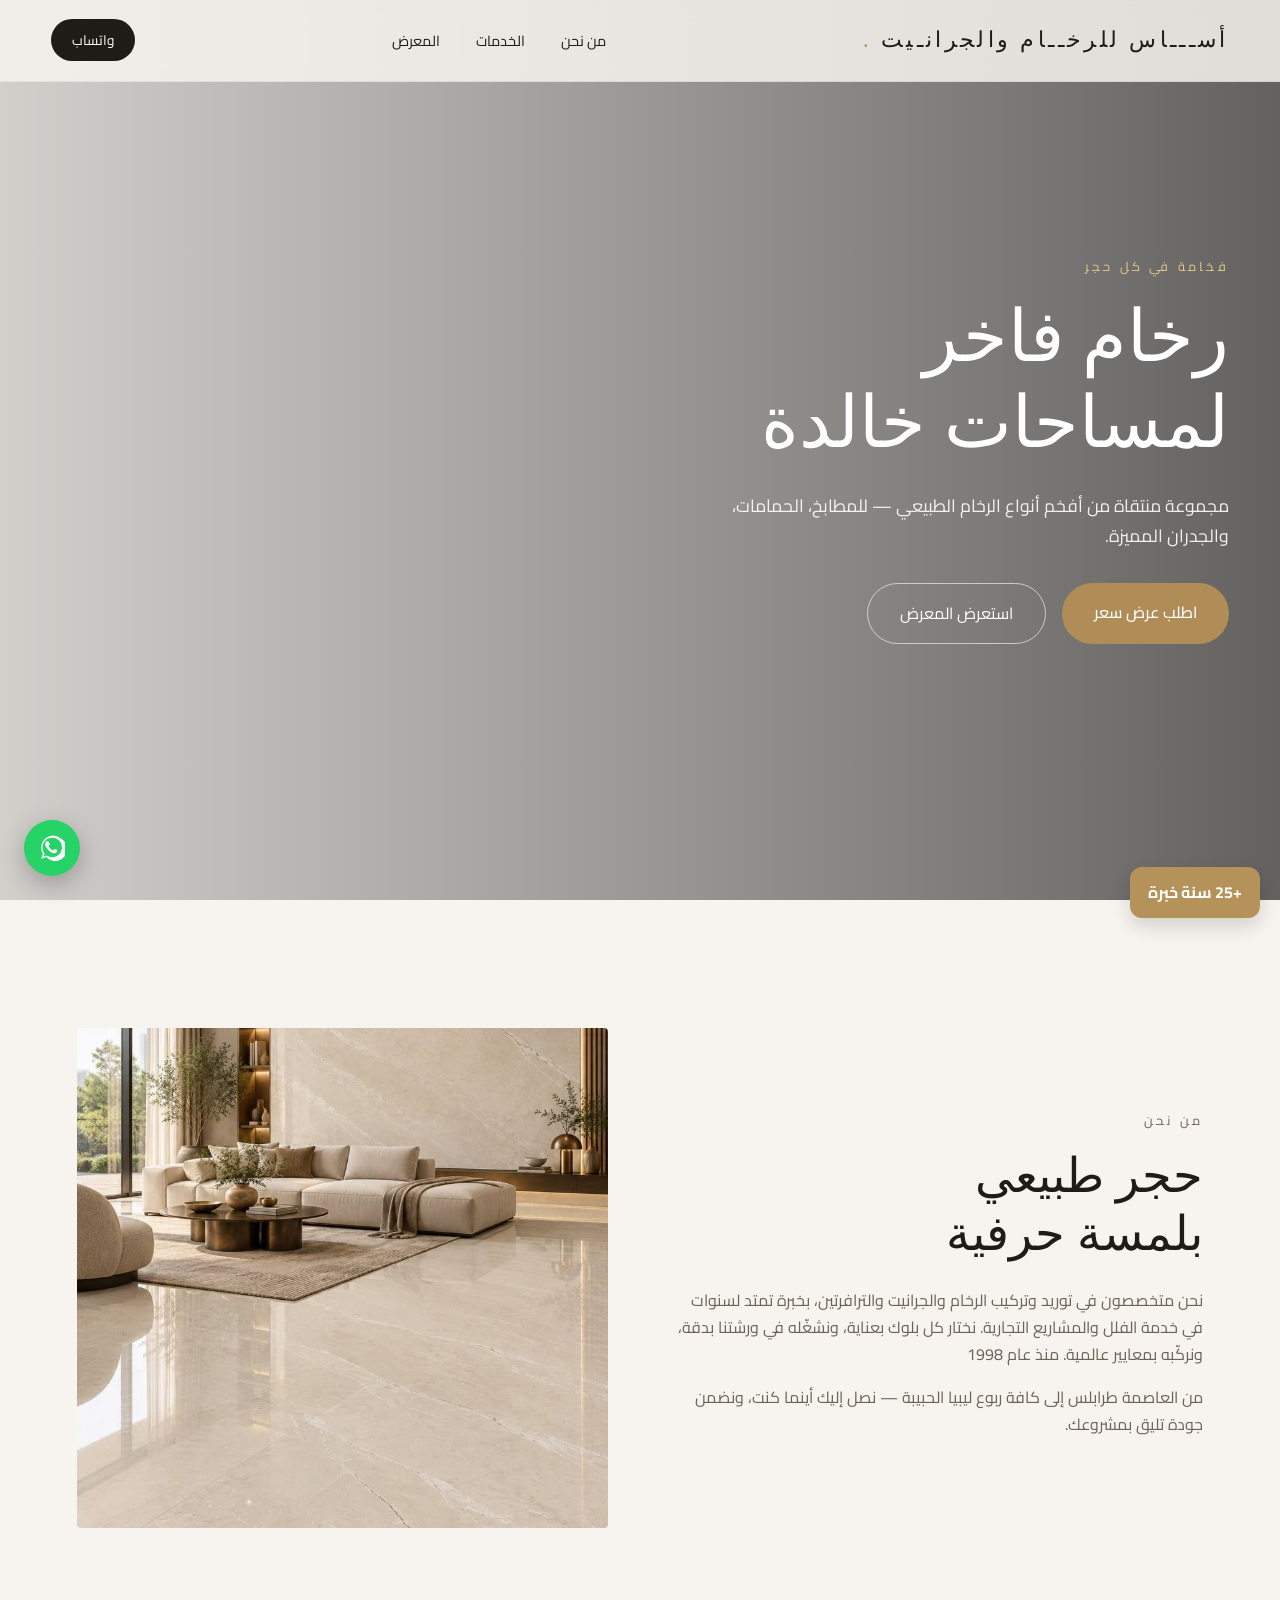
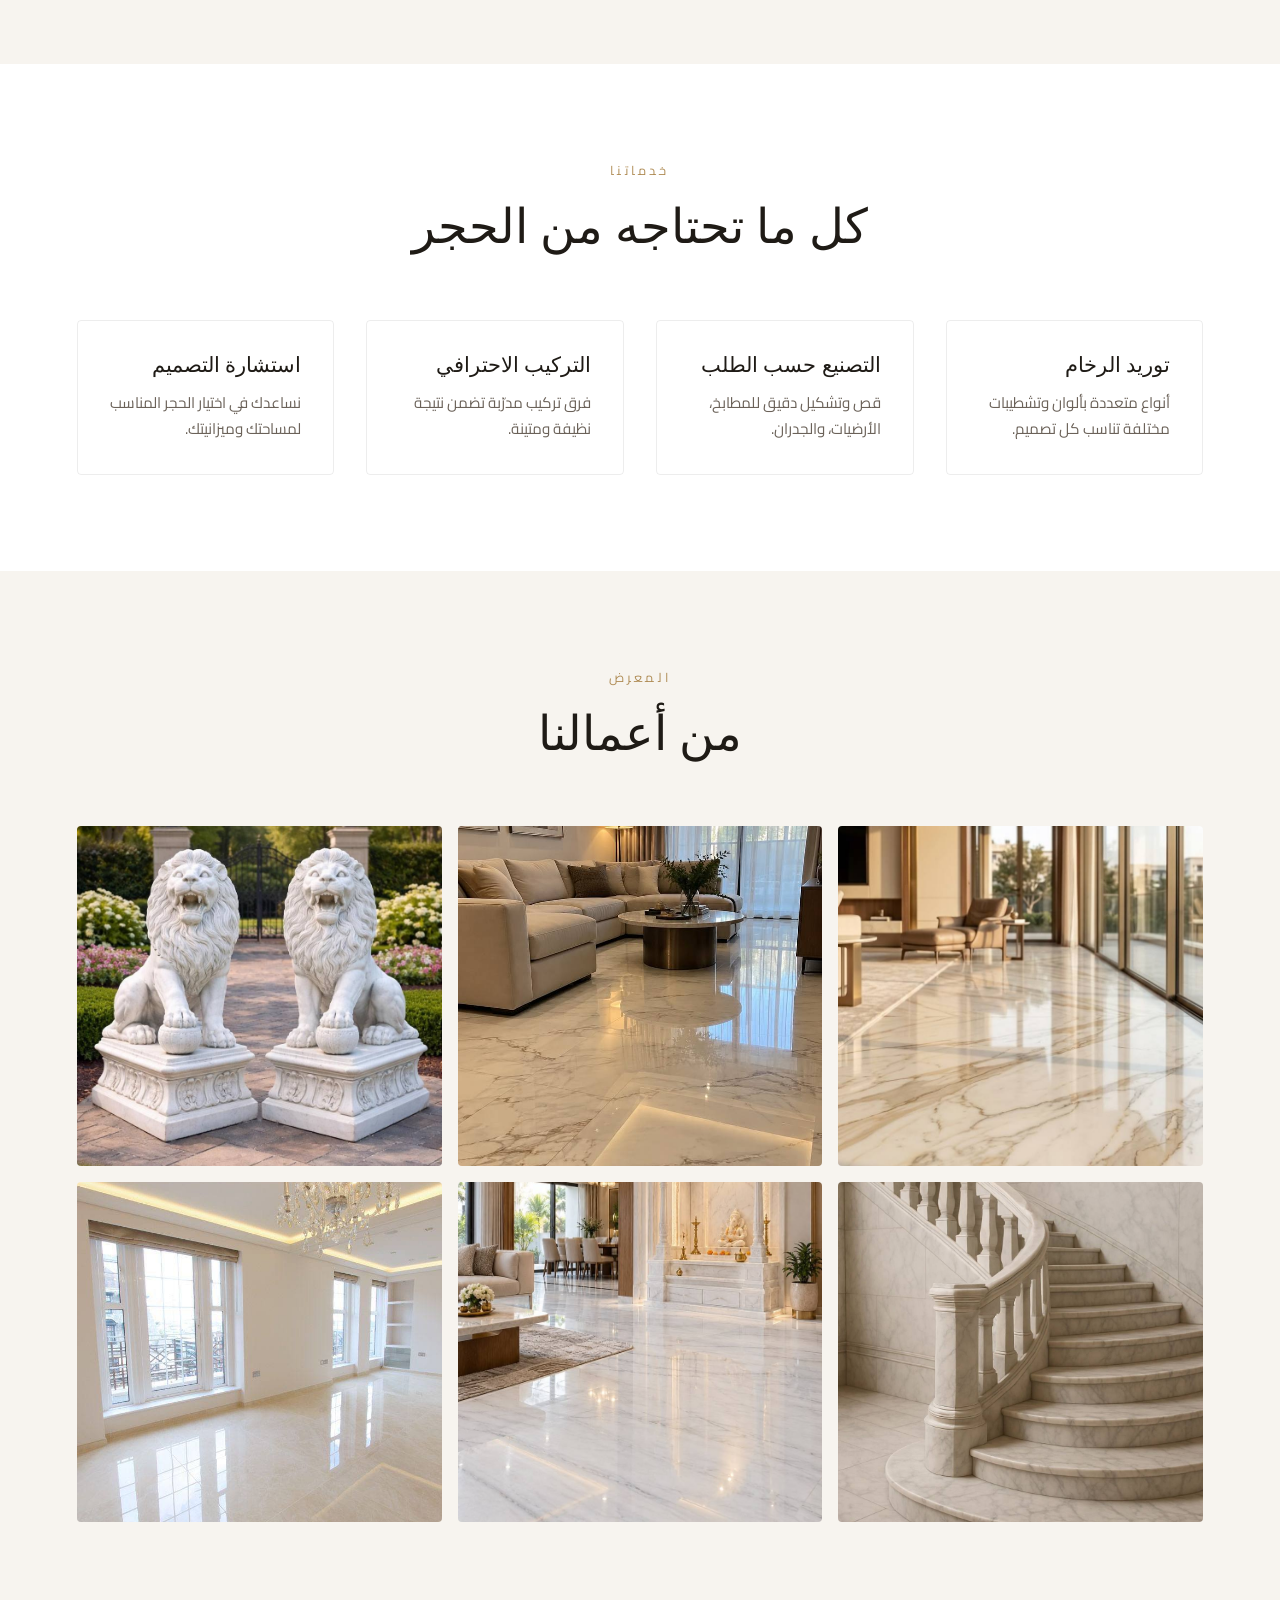
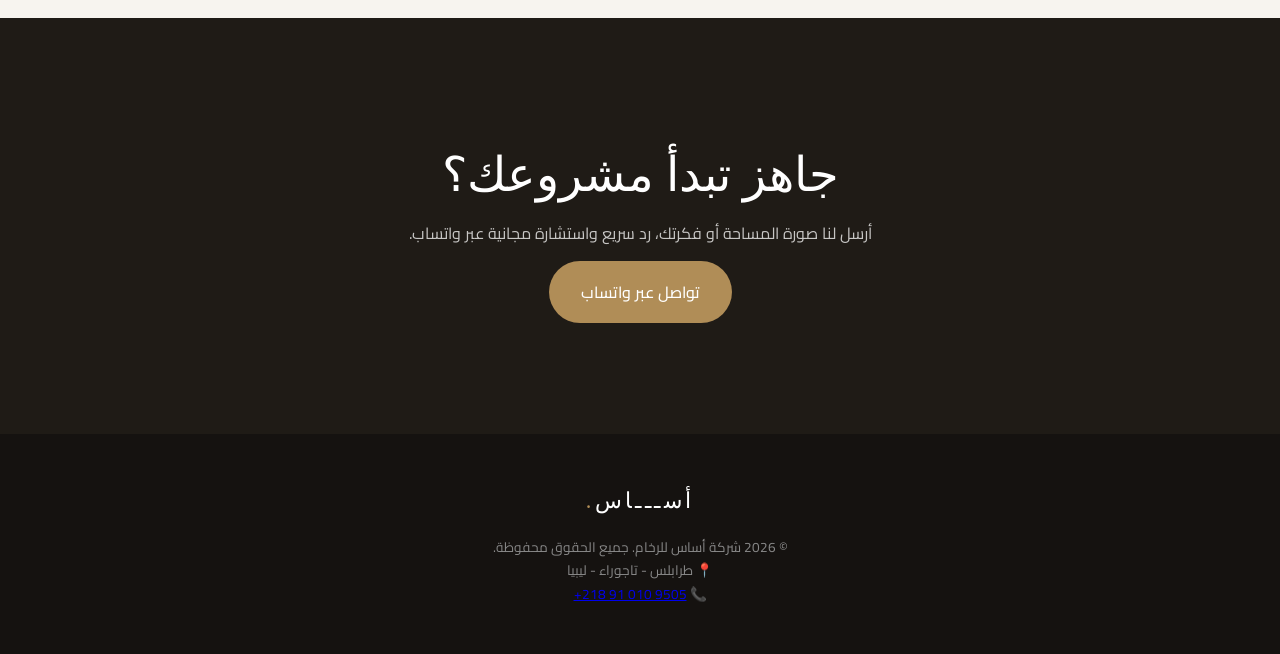
==== index.html @ 911cfdf4 "create index.html" ====
<!DOCTYPE html>
<html lang="ar" dir="rtl">
<head>
  <meta charset="UTF-8" />
  <meta name="viewport" content="width=device-width, initial-scale=1.0" />
  <title>أساس للرخام والجرانيت | توريد وتركيب الرخام في ليبيا</title>
  <link rel="preconnect" href="https://fonts.googleapis.com">
<meta name="description" content="شركة أساس للرخام والجرانيت. توريد وتركيب الرخام الطبيعي والجرانيت في ليبيا بأعلى معايير الجودة والخبرة منذ 1998.">  
<link rel="preconnect" href="https://fonts.gstatic.com" crossorigin>
<link href="https://fonts.googleapis.com/css2?family=Cairo:wght@300;400;500;600;700;800&display=swap" rel="stylesheet">
  <link rel="stylesheet" href="marbcss.css" />
</head>
<body>

  <!-- ===== NAVBAR ===== -->
  <header class="nav">
    <div class="logo">أســـاس للرخــام والجرانـيت <span>.</span></div>
    <nav>
      <a href="#about">من نحن</a>
      <a href="#services">الخدمات</a>
      <a href="#gallery">المعرض</a>
    </nav>
    <a href="https://wa.me/218910109505" class="btn-wa" target="_blank">واتساب</a>
  </header>

  <!-- ===== HERO ===== -->
  <section class="hero">
    <div class="hero-overlay"></div>
    <div class="hero-content">
      <p class="eyebrow">فخامة في كل حجر</p>
      <h1>رخام فاخر<br>لمساحات خالدة</h1>
      <p class="sub">مجموعة منتقاة من أفخم أنواع الرخام الطبيعي — للمطابخ، الحمامات، والجدران المميزة.</p>
      <div class="hero-actions">
        <a href="https://wa.me/218910109505" class="btn-primary" target="_blank">اطلب عرض سعر</a>
        <a href="#gallery" class="btn-ghost">استعرض المعرض</a>
      </div>
    </div>
  </section>

  <!-- ===== ABOUT ===== -->
  <section id="about" class="about">
    <div class="about-text">
      <p class="eyebrow">من نحن</p>
      <h2>حجر طبيعي<br>بلمسة حرفية</h2>
      <p>
        نحن متخصصون في توريد وتركيب الرخام والجرانيت والترافرتين، بخبرة تمتد لسنوات
        في خدمة الفلل والمشاريع التجارية. نختار كل بلوك بعناية، ونشغّله في ورشتنا
        بدقة، ونركّبه بمعايير عالمية.
         منذ عام 1998 
      </p> 
      <div class="experience-badge">
    +25 سنة خبرة
</div>
      <p>
        من العاصمة طرابلس إلى كافة ربوع ليبيا الحبيبة  — نصل إليك أينما كنت، ونضمن جودة تليق بمشروعك.
      </p>
    </div>
    <div class="about-img">
      <img src="marble1.jpg" alt="ورشة رخام" />
    </div>
  </section>
  <!-- ===== SERVICES ===== -->
  <section id="services" class="services">
   
    <p class="eyebrow center">خدماتنا</p>
    <h2 class="center">كل ما تحتاجه من الحجر</h2>
    <div class="grid">
      <div class="card">
        <h3>توريد الرخام</h3>
        <p>أنواع متعددة بألوان وتشطيبات مختلفة تناسب كل تصميم.</p>
      </div>
      <div class="card">
        <h3>التصنيع حسب الطلب</h3>
        <p>قص وتشكيل دقيق للمطابخ، الأرضيات، والجدران.</p>
      </div>
      <div class="card">
        <h3>التركيب الاحترافي</h3>
        <p>فرق تركيب مدرّبة تضمن نتيجة نظيفة ومتينة.</p>
      </div>
      <div class="card">
        <h3>استشارة التصميم</h3>
        <p>نساعدك في اختيار الحجر المناسب لمساحتك وميزانيتك.</p>
      </div>
      
    </div>
    
  </section>

  <!-- ===== GALLERY ===== -->
  <section id="gallery" class="gallery">
    <p class="eyebrow center">المعرض</p>
    <h2 class="center">من أعمالنا</h2>
    <div class="gallery-grid">
      <img src="marble2.jpg" alt="" loading="lazy" >
      <img src="marble3.jpg" alt="أرضية رخام طبيعي" loading="lazy">
       <img src="marble4.jpg" alt="" loading="lazy" >
      <img src="marble5.jpg" alt="" loading="lazy" >
      <img src="marble11.jpg" alt="" loading="lazy" >
      <img src="marble12.jpg" alt="" loading="lazy" >
    </div>
  </section>

  <!-- ===== CTA / WHATSAPP ===== -->
  <section class="cta">
    <h2>جاهز تبدأ مشروعك؟</h2>
    <p>أرسل لنا صورة المساحة أو فكرتك، رد سريع واستشارة مجانية عبر واتساب.</p>
    <a href="https://wa.me/218910109505" class="btn-primary" target="_blank">تواصل عبر واتساب</a>
  </section>

  <!-- ===== FOOTER ===== -->
  <footer>
    <div class="logo"> أســـاس<span>.</span></div>
    <p>© <span id="year"></span> شركة أساس للرخام. جميع الحقوق محفوظة.</p>
  
  <p>📍 طرابلس - تاجوراء - ليبيا</p>
  <p>📞 <a href="tel:+218910109505" dir="ltr">+218 91 010 9505</a></p>  </footer>



  <!-- زر واتساب عائم -->
  <a href="https://wa.me/218910109505" class="wa-float" target="_blank" aria-label="واتساب">
    <svg viewBox="0 0 24 24" width="26" height="26" fill="currentColor">
      <path d="M20.5 3.5A11 11 0 0 0 3.6 17.3L2 22l4.8-1.6A11 11 0 1 0 20.5 3.5Zm-8.5 17a9 9 0 0 1-4.6-1.3l-.3-.2-2.8.9.9-2.7-.2-.3A9 9 0 1 1 12 20.5Zm5-6.7c-.3-.1-1.6-.8-1.9-.9s-.5-.1-.7.1-.8.9-1 1.1-.4.2-.7 0a7.3 7.3 0 0 1-2.2-1.4 8 8 0 0 1-1.5-1.9c-.2-.3 0-.5.1-.6l.5-.6c.2-.2.2-.3.3-.5s0-.4 0-.6-.7-1.7-1-2.3-.5-.5-.7-.5h-.6a1.2 1.2 0 0 0-.8.4 3.4 3.4 0 0 0-1.1 2.6 6 6 0 0 0 1.3 3.2 13 13 0 0 0 5 4.4c2.2.9 2.2.6 2.6.6a3 3 0 0 0 2-1.4 2.5 2.5 0 0 0 .2-1.4c-.1-.1-.3-.2-.6-.3Z"/>
    </svg>
  </a>

   <!-- ===== Lightbox ===== -->
  <div class="lightbox" id="lightbox">
    <button class="lightbox-close" id="lightbox-close" aria-label="إغلاق">✕</button>
    <img src="" alt="" id="lightbox-img">
  </div>

  <script src="marbjs.js"></script>
</body>
</html>
---- marbcss.css ----
:root{
  --bg:#f7f4ef;
  --ink:#1f1b16;
  --gold:#b08d57;
  --muted:#6b6259;
}

*{margin:0;padding:0;box-sizing:border-box}

body{

    font-family: "Cairo", sans-serif;
  background:var(--bg);
  color:var(--ink);
  line-height:1.7;
}

h1,h2,h3{
  font-family:'Playfair Display',serif;
  font-weight:500;
  line-height:1.2;
}

.eyebrow{
  font-size:.8rem;
  letter-spacing:.25em;
  text-transform:uppercase;
  color:var(--gold);
  margin-bottom:1rem;
}
.center{text-align:center}

/* ===== NAV ===== */
.nav{
  position:fixed;top:0;left:0;right:0;
  display:flex;align-items:center;justify-content:space-between;
  padding:1.2rem 4vw;
  z-index:100;
  background:rgba(247,244,239,.85);
  backdrop-filter:blur(10px);
  border-bottom:1px solid rgba(0,0,0,.05);
}
.logo{font-family:'Playfair Display',serif;font-size:1.4rem;letter-spacing:.15em}
.logo span{color:var(--gold)}
.nav nav a{
  margin:0 1rem;color:var(--ink);text-decoration:none;font-size:.9rem;
}
.nav nav a:hover{color:var(--gold)}

.btn-wa{
  background:var(--ink);color:#fff;
  padding:.6rem 1.3rem;border-radius:40px;
  text-decoration:none;font-size:.85rem;
  transition:.3s;
}
.btn-wa:hover{background:var(--gold)}

/* ===== HERO ===== */
.hero{
  position:relative;
  min-height:100vh;
  display:flex;align-items:center;
  background:url('assets/hero.jpg') center/cover no-repeat;
  color:#fff;
}
.hero-overlay{
  position:absolute;inset:0;
  background:linear-gradient(to right,rgba(0,0,0,.15),rgba(0,0,0,.6));
}
.hero-content{
  position:relative;z-index:2;
  max-width:700px;
  padding:0 4vw;
}
.hero-content .eyebrow{color:#e6c98d}
.hero h1{
  font-size:clamp(2.5rem,6vw,4.5rem);
  margin-bottom:1.5rem;
}
.hero .sub{
  font-size:1.1rem;opacity:.9;max-width:520px;margin-bottom:2rem;
}
.hero-actions{display:flex;gap:1rem;flex-wrap:wrap}
.btn-primary{
  background:var(--gold);color:#fff;
  padding:1rem 2rem;border-radius:40px;
  text-decoration:none;font-weight:500;
  transition:.3s;
}
.btn-primary:hover{background:#9a7a48}
.btn-ghost{
  border:1px solid rgba(255,255,255,.6);color:#fff;
  padding:1rem 2rem;border-radius:40px;
  text-decoration:none;transition:.3s;
}
.btn-ghost:hover{background:rgba(255,255,255,.15)}

/* ===== ABOUT ===== */
.about{
  display:grid;grid-template-columns:1fr 1fr;
  gap:4rem;align-items:center;
  padding:8rem 6vw;
}
.about h2{font-size:clamp(2rem,4vw,3rem);margin-bottom:1.5rem}
.about p{color:var(--muted);margin-bottom:1rem}
.about-img img{
  width:100%;height:500px;object-fit:cover;
  border-radius:4px;
}

/* ===== SERVICES ===== */
.services{padding:6rem 6vw;background:#fff}
.services h2{font-size:clamp(2rem,4vw,3rem);margin-bottom:4rem}
.grid{
  display:grid;grid-template-columns:repeat(auto-fit,minmax(240px,1fr));
  gap:2rem;max-width:1200px;margin:0 auto;
}
.card{
  padding:2rem;
  border:1px solid rgba(0,0,0,.07);
  border-radius:4px;
  transition:.3s;
}
.card:hover{border-color:var(--gold);transform:translateY(-4px)}
.card h3{margin-bottom:.8rem;font-size:1.3rem}
.card p{color:var(--muted);font-size:.95rem}

/* ===== GALLERY ===== */
.gallery{padding:6rem 6vw}
.gallery h2{font-size:clamp(2rem,4vw,3rem);margin-bottom:4rem}
.gallery-grid{
  display:grid;grid-template-columns:repeat(3,1fr);
  gap:1rem;max-width:1300px;margin:0 auto;
}
.gallery-grid img{
  width:100%;height:340px;object-fit:cover;
  border-radius:4px;transition:.4s;
}
.gallery-grid img:hover{transform:scale(1.03);opacity:.9}

/* ===== CTA ===== */
.cta{
  text-align:center;padding:8rem 6vw;
  background:var(--ink);color:#fff;
}
.cta h2{font-size:clamp(2rem,4vw,3rem);margin-bottom:1rem}
.cta p{opacity:.75;margin-bottom:2rem}

/* ===== FOOTER ===== */
footer{
  padding:3rem 6vw;text-align:center;
  background:#151210;color:#888;font-size:.85rem;
}
footer .logo{color:#fff;margin-bottom:1rem}

/* ===== WHATSAPP FLOAT ===== */
.wa-float{
  position:fixed;bottom:24px;left:24px;z-index:200;
  background:#25D366;color:#fff;
  width:56px;height:56px;border-radius:50%;
  display:flex;align-items:center;justify-content:center;
  box-shadow:0 8px 24px rgba(0,0,0,.25);
  transition:.3s;
}
wa-float:hover{transform:scale(1.1)}

/* ===== RESPONSIVE ===== */
@media(max-width:860px){
  .nav nav{display:none}
  .about{grid-template-columns:1fr;padding:5rem 6vw}
  .about-img img{height:320px}
  .gallery-grid{grid-template-columns:1fr 1fr}
  .gallery-grid img{height:200px}
}
@media(max-width:520px){
  .gallery-grid{grid-template-columns:1fr}
  .hero-actions{flex-direction:column;align-items:flex-start}
}
 /* ===== Lightbox ===== */
    .lightbox{
      display:none;
      position:fixed;
      inset:0;
      background:rgba(0,0,0,.88);
      z-index:999;
      align-items:center;
      justify-content:center;
      padding:20px;
      animation:lbFade .25s ease;
    }
    .lightbox.active{ display:flex; }
    @keyframes lbFade{ from{opacity:0;} to{opacity:1;} }
    .lightbox img{
      max-width:92vw;
      max-height:88vh;
      width:auto;
      height:auto;
      border-radius:12px;
      box-shadow:0 20px 60px rgba(0,0,0,.6);
      animation:lbZoom .3s ease;
    }
    @keyframes lbZoom{
      from{ transform:scale(.85); opacity:0; }
      to{ transform:scale(1); opacity:1; }
    }
    .lightbox-close{
      position:absolute;
      top:18px;
      right:22px;
      width:44px;
      height:44px;
      border-radius:50%;
      background:rgba(255,255,255,.15);
      color:#fff;
      font-size:1.6rem;
      line-height:1;
      border:none;
      cursor:pointer;
      display:flex;
      align-items:center;
      justify-content:center;
      transition:background .25s ease;
    }
    .lightbox-close:hover{ background:rgba(255,255,255,.3); }
 .experience-badge{
    background:#b5925a;
    color:white;
    padding:12px 18px;
    border-radius:12px;
    font-weight:700;
    display:inline-block;
}
  .about-img{position:relative}
  .experience-badge{position:absolute;bottom:-18px;right:20px;box-shadow:0 8px 20px rgba(0,0,0,.15)}
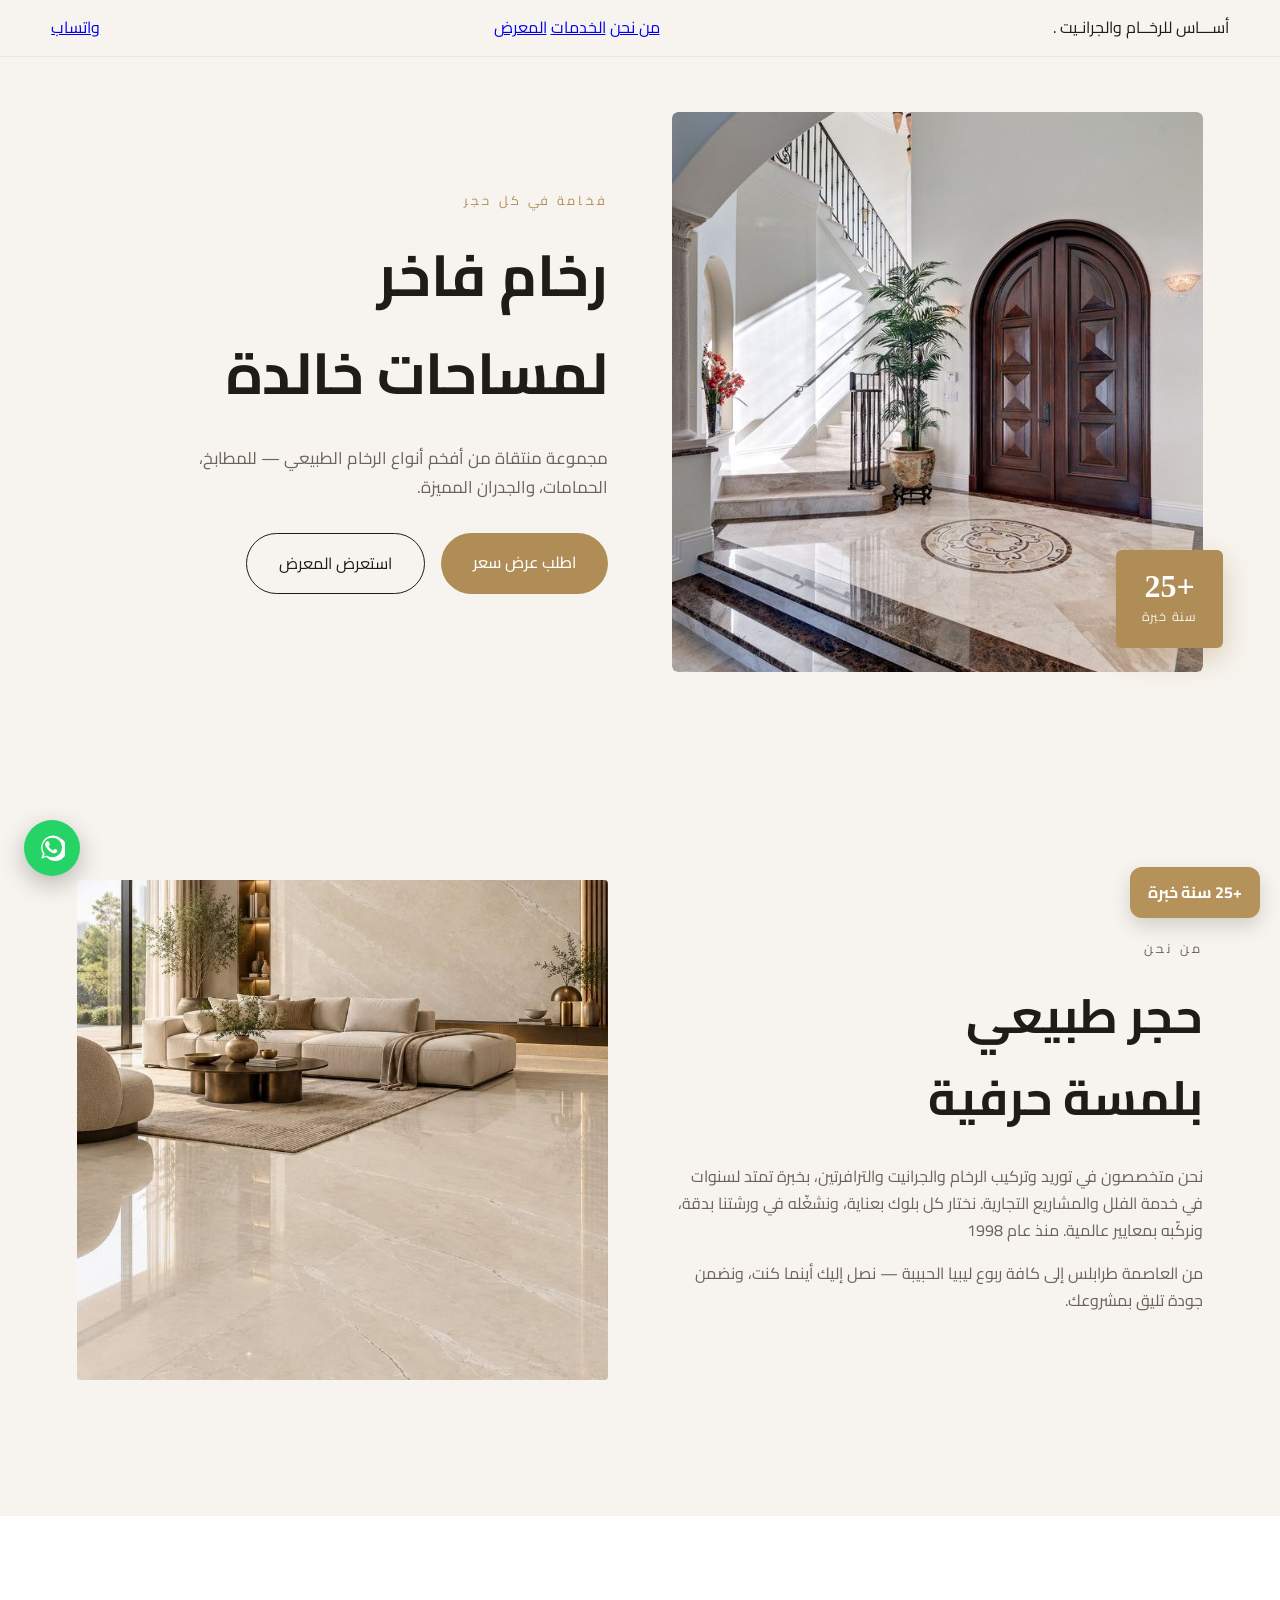
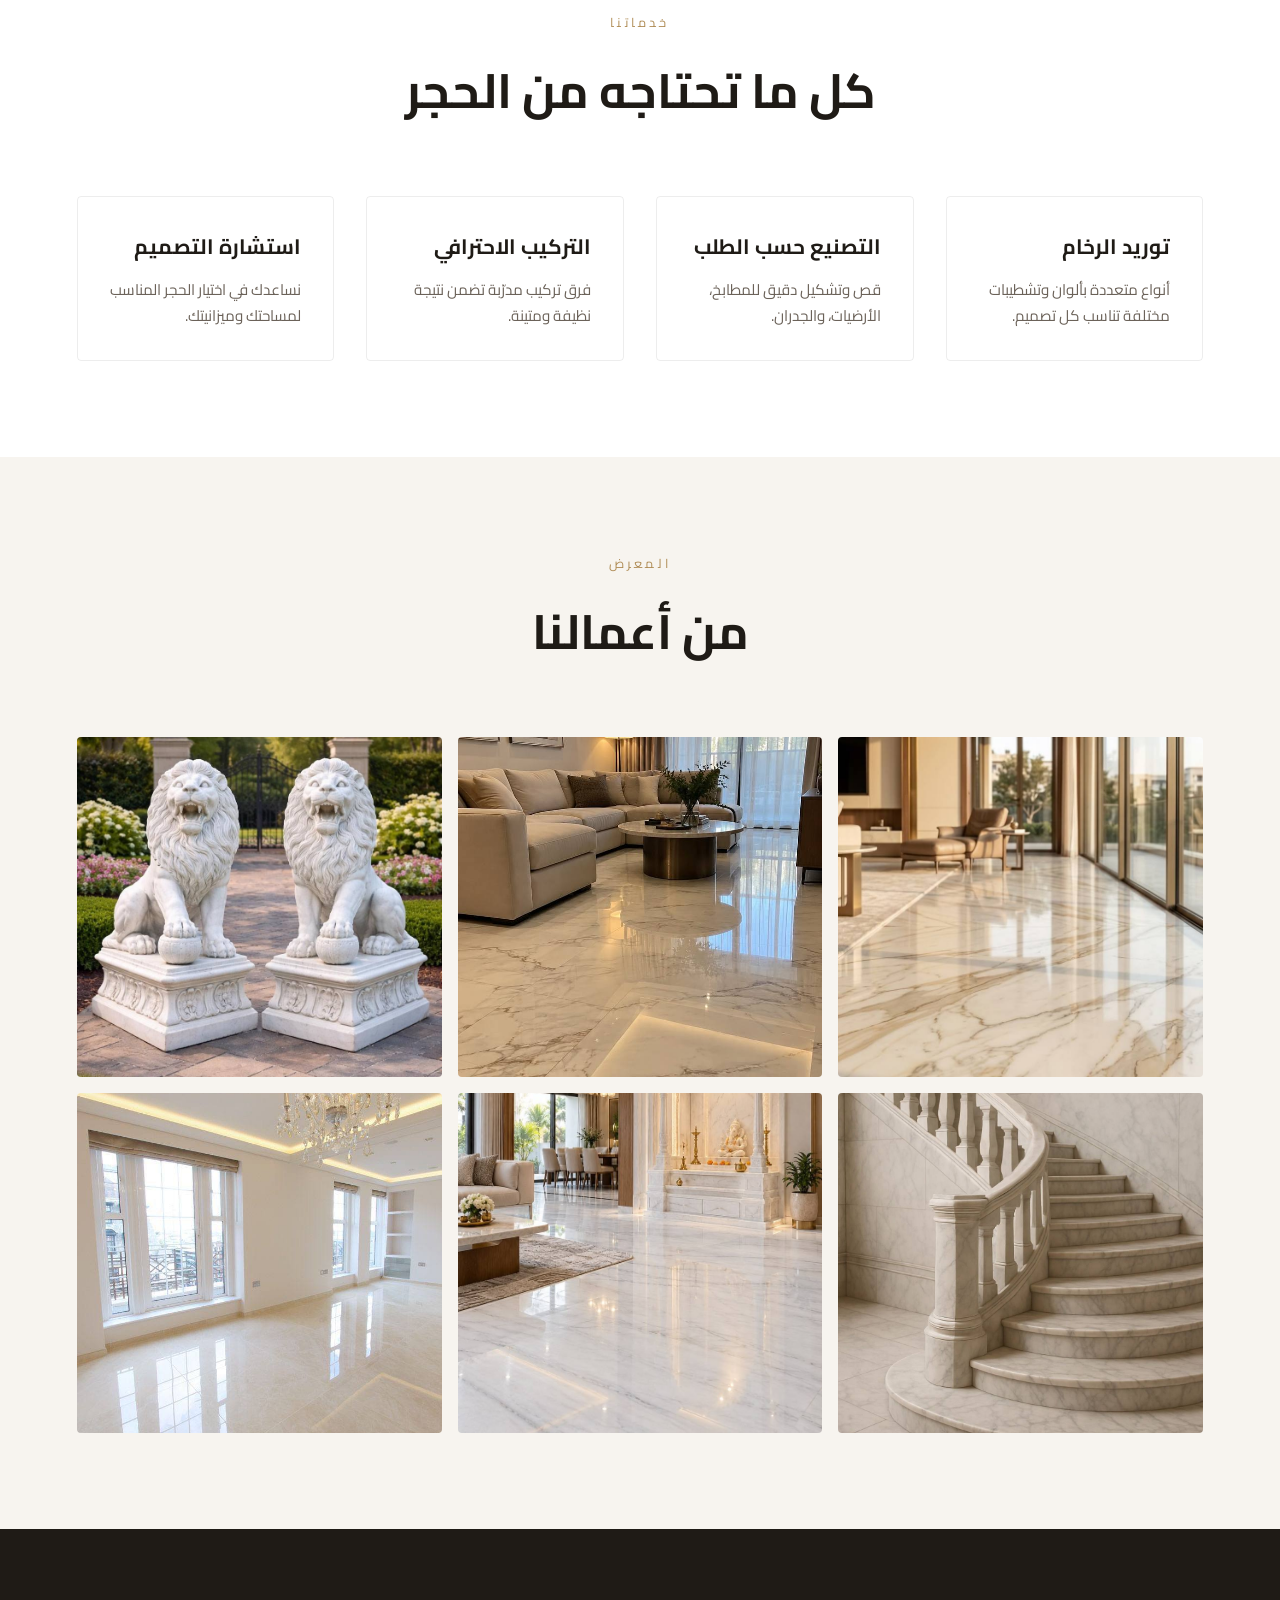
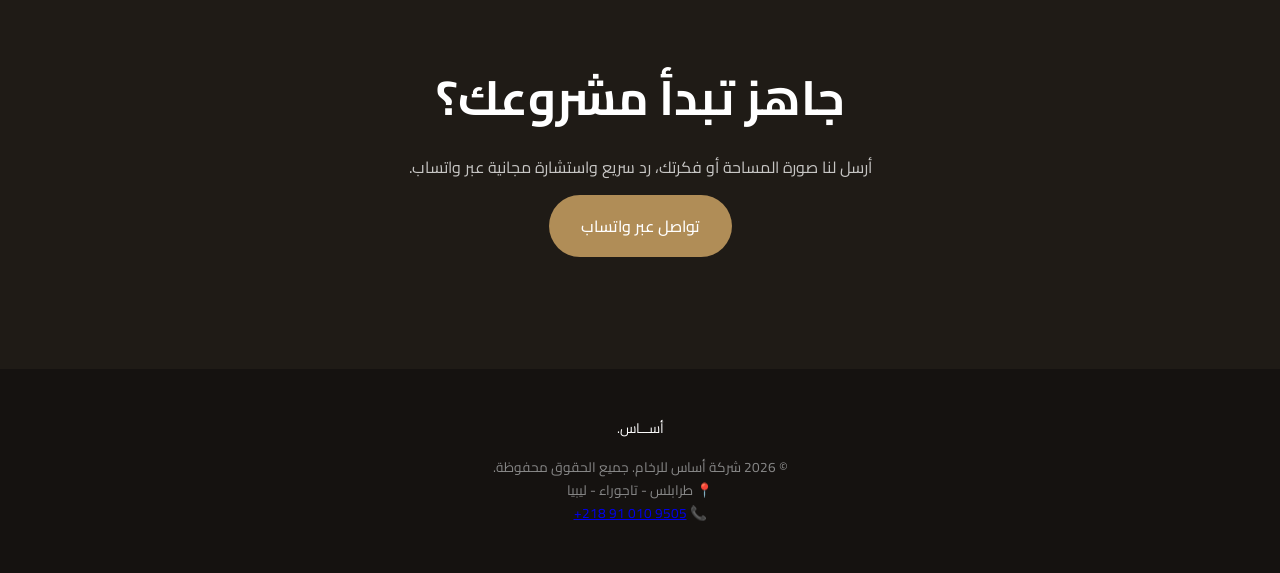
==== commit 09158e51: "upldates" ====
--- a/index.html
+++ b/index.html
@@ -23,19 +23,39 @@
     <a href="https://wa.me/218910109505" class="btn-wa" target="_blank">واتساب</a>
   </header>
 
-  <!-- ===== HERO ===== -->
-  <section class="hero">
-    <div class="hero-overlay"></div>
+ <!-- ===== HERO ===== -->
+<section class="hero">
+  <div class="hero-grid">
+
+    <!-- الصورة + Badge -->
+    <div class="hero-visual">
+<div class="slider">
+  <img src="assetshero.marble.jpg" class="active" alt="مدخل رخام">
+  <img src="assetshero-marble2.jpg" alt="درج رخام">
+  <img src="assetshero-marble3.jpg" alt="درج رخام">
+  <img src="assetshero-marble4.jpg" alt="أرضية رخام">
+</div>      <div class="badge">
+        <strong>+25</strong>
+        <span>سنة خبرة</span>
+      </div>
+    </div>
+
+    <!-- النص والأزرار -->
     <div class="hero-content">
       <p class="eyebrow">فخامة في كل حجر</p>
       <h1>رخام فاخر<br>لمساحات خالدة</h1>
-      <p class="sub">مجموعة منتقاة من أفخم أنواع الرخام الطبيعي — للمطابخ، الحمامات، والجدران المميزة.</p>
+      <p class="sub">
+        مجموعة منتقاة من أفخم أنواع الرخام الطبيعي —
+        للمطابخ، الحمامات، والجدران المميزة.
+      </p>
       <div class="hero-actions">
         <a href="https://wa.me/218910109505" class="btn-primary" target="_blank">اطلب عرض سعر</a>
         <a href="#gallery" class="btn-ghost">استعرض المعرض</a>
       </div>
     </div>
-  </section>
+
+  </div>
+</section>
 
   <!-- ===== ABOUT ===== -->
   <section id="about" class="about">
@@ -48,9 +68,7 @@
         بدقة، ونركّبه بمعايير عالمية.
          منذ عام 1998 
       </p> 
-      <div class="experience-badge">
-    +25 سنة خبرة
-</div>
+    
       <p>
         من العاصمة طرابلس إلى كافة ربوع ليبيا الحبيبة  — نصل إليك أينما كنت، ونضمن جودة تليق بمشروعك.
       </p>
@@ -58,7 +76,10 @@
     <div class="about-img">
       <img src="marble1.jpg" alt="ورشة رخام" />
     </div>
-  </section>
+   <div class="experience-badge">
+    +25 سنة خبرة
+</div>
+ </section>
   <!-- ===== SERVICES ===== -->
   <section id="services" class="services">
    
--- a/marbcss.css
+++ b/marbcss.css
@@ -16,9 +16,8 @@
 }
 
 h1,h2,h3{
-  font-family:'Playfair Display',serif;
-  font-weight:500;
-  line-height:1.2;
+    font-family:"Cairo",sans-serif;
+    font-weight:700;
 }
 
 .eyebrow{
@@ -31,56 +30,81 @@
 .center{text-align:center}
 
 /* ===== NAV ===== */
+/* ===== NAV (أنحف وأرشق) ===== */
 .nav{
   position:fixed;top:0;left:0;right:0;
   display:flex;align-items:center;justify-content:space-between;
-  padding:1.2rem 4vw;
+  padding:.9rem 4vw;              /* كان 1.2rem — خفّضناه */
   z-index:100;
-  background:rgba(247,244,239,.85);
+  background:rgba(247,244,239,.9);
   backdrop-filter:blur(10px);
-  border-bottom:1px solid rgba(0,0,0,.05);
-}
-.logo{font-family:'Playfair Display',serif;font-size:1.4rem;letter-spacing:.15em}
-.logo span{color:var(--gold)}
-.nav nav a{
-  margin:0 1rem;color:var(--ink);text-decoration:none;font-size:.9rem;
-}
-.nav nav a:hover{color:var(--gold)}
-
-.btn-wa{
-  background:var(--ink);color:#fff;
-  padding:.6rem 1.3rem;border-radius:40px;
-  text-decoration:none;font-size:.85rem;
-  transition:.3s;
-}
-.btn-wa:hover{background:var(--gold)}
-
-/* ===== HERO ===== */
+  border-bottom:1px solid rgba(0, 0, 0, 0.05);
+}
+
+/* ===== HERO (بدون 100vh) ===== */
 .hero{
+  padding:7rem 6vw 5rem;          /* بدل min-height:100vh */
+  background:var(--bg);
+}
+
+.hero-grid{
+  display:grid;
+  grid-template-columns:1fr 1fr;
+  gap:4rem;
+  align-items:center;
+  max-width:1300px;
+  margin:0 auto;
+}
+
+/* الصورة + Badge */
+.hero-visual{
   position:relative;
-  min-height:100vh;
-  display:flex;align-items:center;
-  background:url('assets/hero.jpg') center/cover no-repeat;
+}
+.hero-visual img{
+  width:100%;
+  height:560px;                    /* ارتفاع ثابت بدل 100vh */
+  object-fit:cover;
+  border-radius:6px;
+  box-shadow:0 20px 50px rgba(0,0,0,.12);
+}
+.badge{
+  position:absolute;
+  bottom:24px;right:-20px;
+  background:var(--gold);
   color:#fff;
-}
-.hero-overlay{
-  position:absolute;inset:0;
-  background:linear-gradient(to right,rgba(0,0,0,.15),rgba(0,0,0,.6));
-}
-.hero-content{
-  position:relative;z-index:2;
-  max-width:700px;
-  padding:0 4vw;
-}
-.hero-content .eyebrow{color:#e6c98d}
-.hero h1{
-  font-size:clamp(2.5rem,6vw,4.5rem);
-  margin-bottom:1.5rem;
-}
-.hero .sub{
-  font-size:1.1rem;opacity:.9;max-width:520px;margin-bottom:2rem;
+  padding:1.2rem 1.6rem;
+  border-radius:6px;
+  text-align:center;
+  box-shadow:0 10px 30px rgba(176,141,87,.4);
+}
+.badge strong{
+  display:block;
+  font-family:'Playfair Display',serif;
+  font-size:2rem;
+  line-height:1;
+}
+.badge span{
+  font-size:.8rem;
+  letter-spacing:.1em;
+  opacity:.9;
+}
+
+/* المحتوى النصي */
+.hero-content h1{
+  font-size:clamp(2.2rem,4.5vw,3.6rem);
+  margin-bottom:1.3rem;
+  color:var(--ink);
+}
+.hero-content .eyebrow{color:var(--gold)}
+.hero-content .sub{
+  color:var(--muted);
+  font-size:1.05rem;
+  max-width:480px;
+  margin-bottom:2rem;
 }
 .hero-actions{display:flex;gap:1rem;flex-wrap:wrap}
+
+/* الأزرار — عدّلناها لأن الخلفية فاتحة الآن */
 .btn-primary{
   background:var(--gold);color:#fff;
   padding:1rem 2rem;border-radius:40px;
@@ -88,13 +112,31 @@
   transition:.3s;
 }
 .btn-primary:hover{background:#9a7a48}
+
 .btn-ghost{
-  border:1px solid rgba(255,255,255,.6);color:#fff;
-  padding:1rem 2rem;border-radius:40px;
-  text-decoration:none;transition:.3s;
-}
-.btn-ghost:hover{background:rgba(255,255,255,.15)}
-
+  border:1px solid var(--ink);
+  color:var(--ink);
+  padding:1rem 2rem;
+  border-radius:40px;
+  text-decoration:none;
+  transition:.3s;
+}
+.btn-ghost:hover{background:var(--ink);color:#fff}
+
+/* ===== RESPONSIVE ===== */
+@media(max-width:860px){
+  .hero{padding:6rem 6vw 4rem}
+  .hero-grid{grid-template-columns:1fr;gap:2.5rem}
+  .hero-visual img{height:380px}
+  .badge{right:12px;bottom:12px;padding:.9rem 1.2rem}
+  .badge strong{font-size:1.5rem}
+}
+.slider{position:relative;height:560px;border-radius:6px;overflow:hidden}
+.slider img{
+  position:absolute;inset:0;width:100%;height:100%;
+  object-fit:cover;opacity:0;transition:opacity 1s;
+}
+.slider img.active{opacity:1}
 /* ===== ABOUT ===== */
 .about{
   display:grid;grid-template-columns:1fr 1fr;
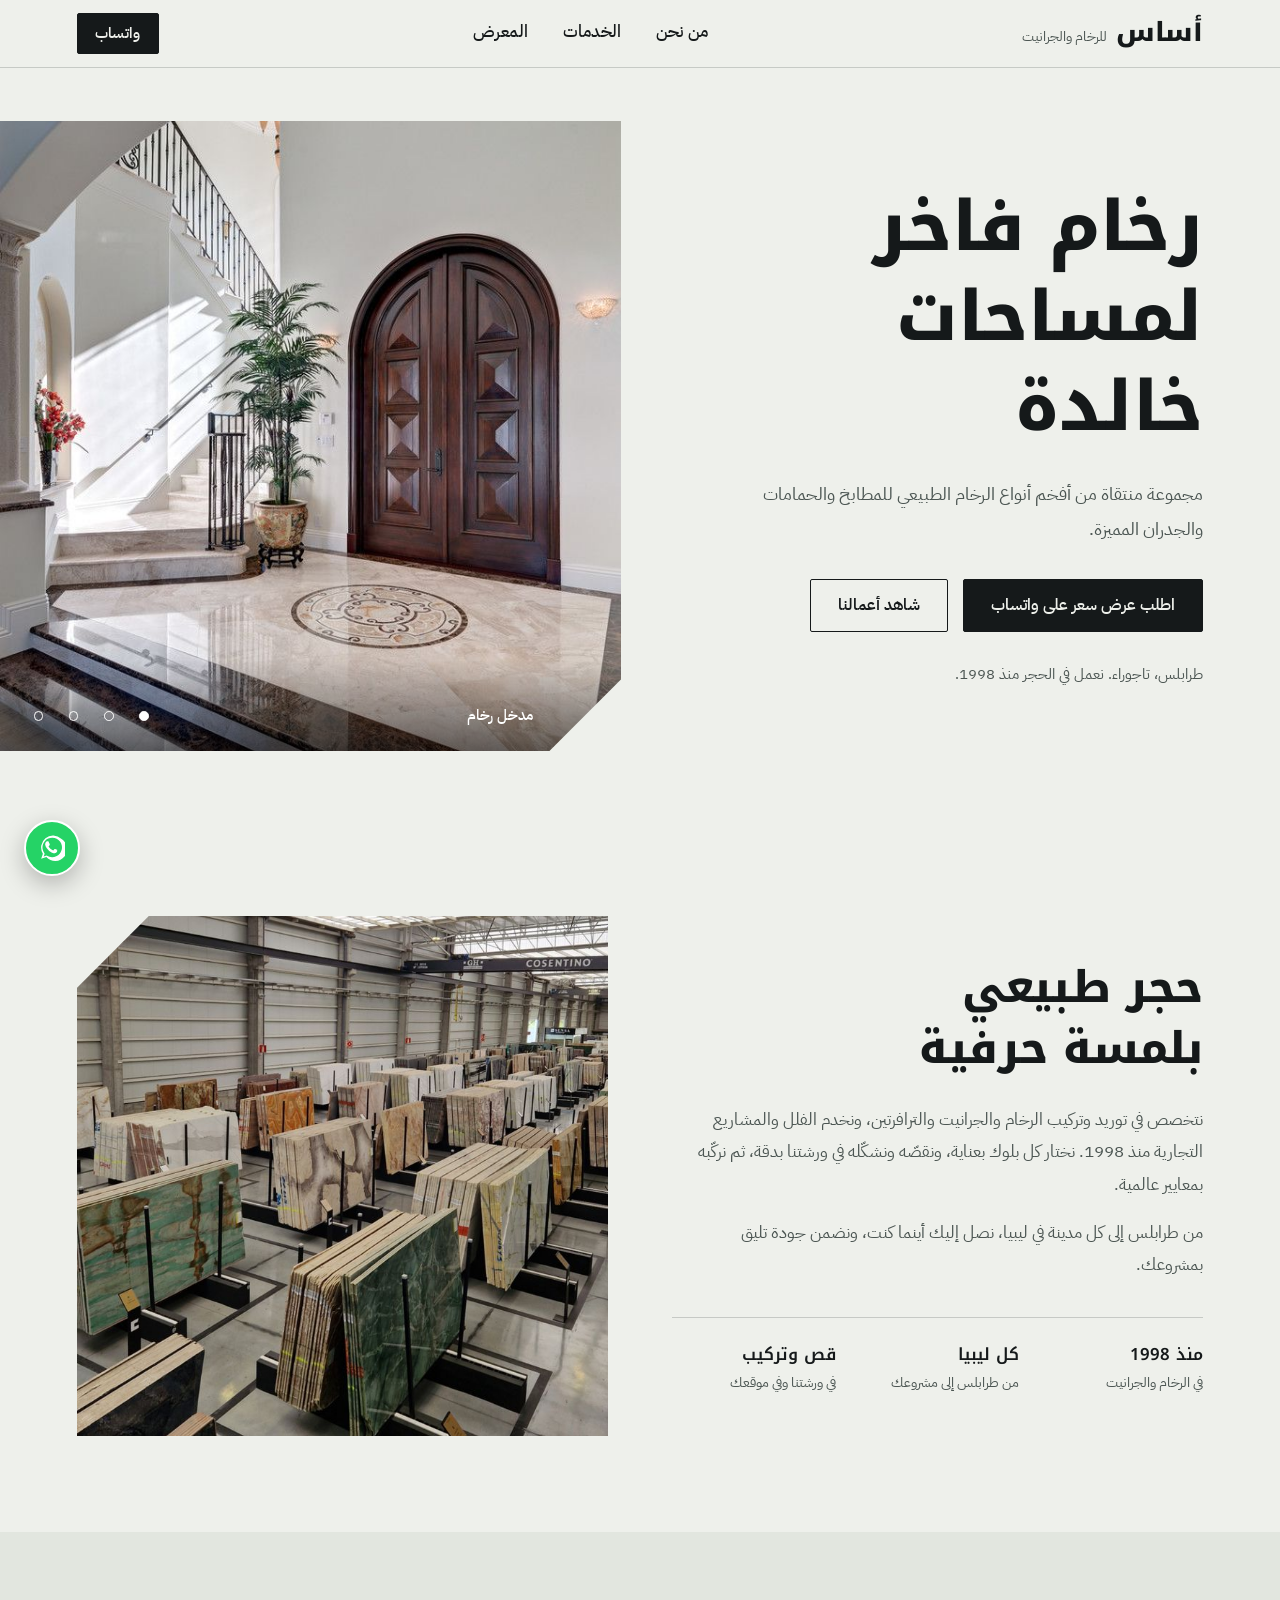
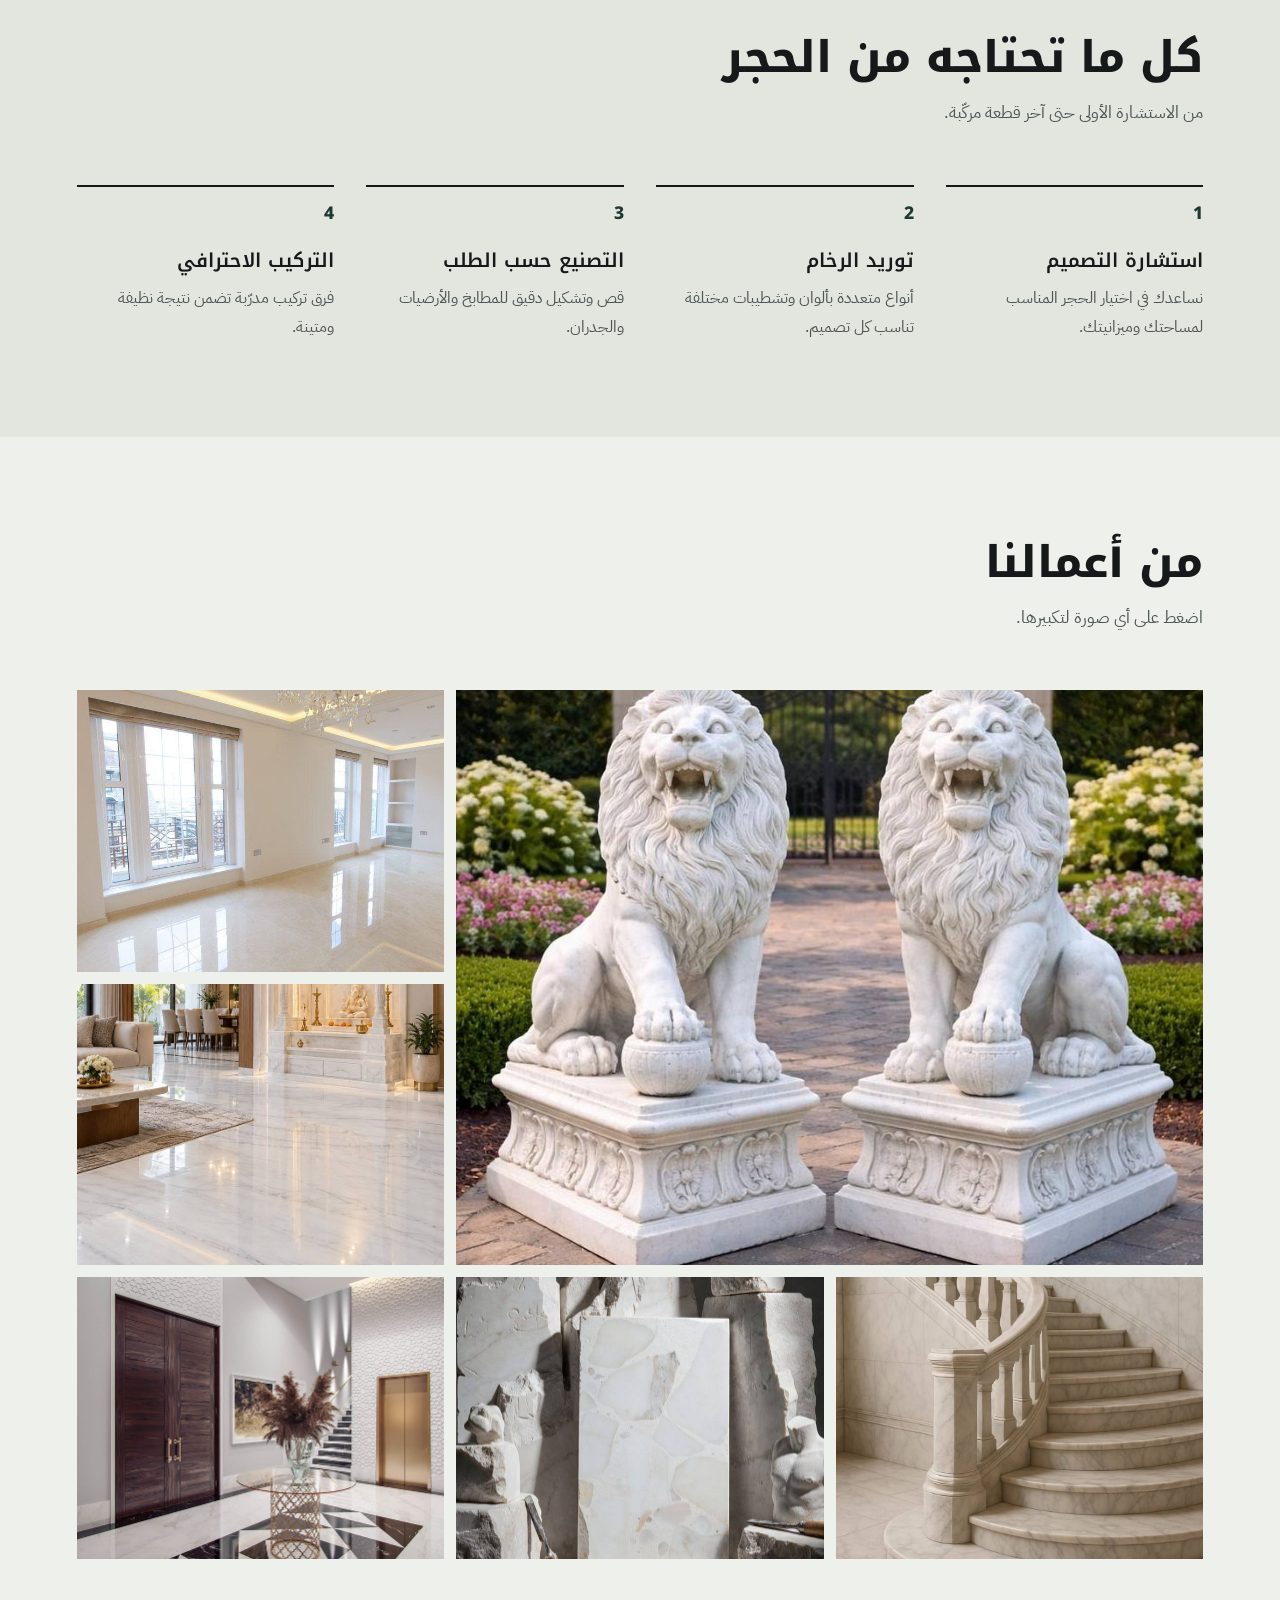
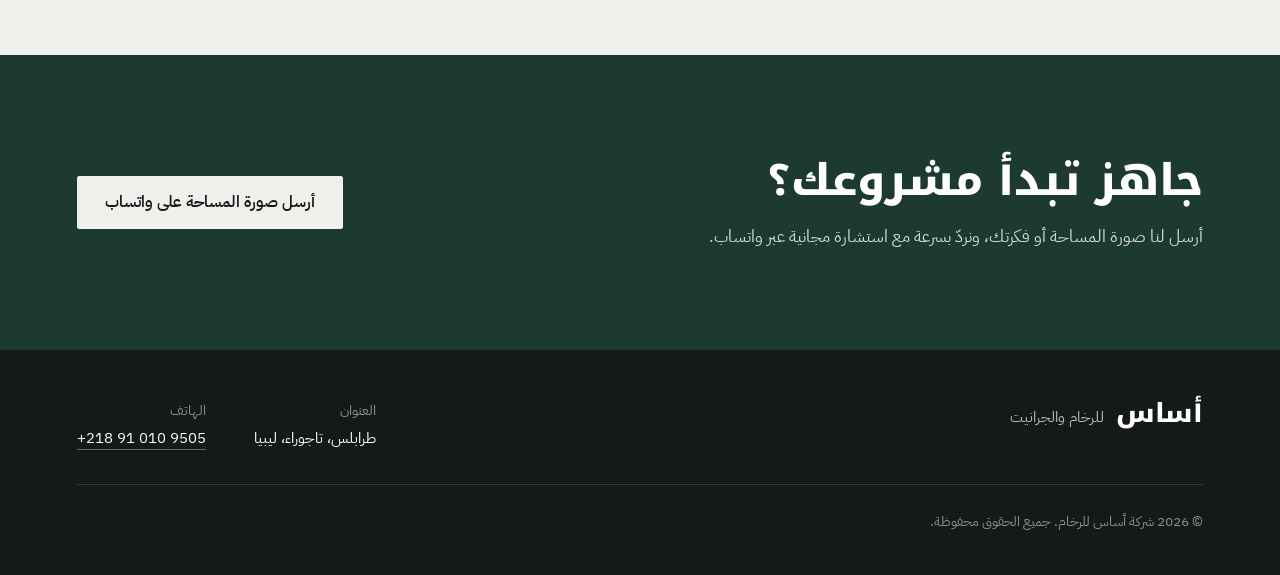
==== commit 91a275da: "fix the files" ====
--- a/index.html
+++ b/index.html
@@ -4,153 +4,210 @@
   <meta charset="UTF-8" />
   <meta name="viewport" content="width=device-width, initial-scale=1.0" />
   <title>أساس للرخام والجرانيت | توريد وتركيب الرخام في ليبيا</title>
+  <meta name="description" content="شركة أساس للرخام والجرانيت. توريد وتصنيع وتركيب الرخام الطبيعي والجرانيت والترافرتين في ليبيا بأعلى معايير الجودة، منذ 1998.">
+  <meta name="theme-color" content="#1D3A32">
+
+  <!-- معاينة الرابط عند مشاركته في واتساب -->
+  <meta property="og:type" content="website">
+  <meta property="og:locale" content="ar_LY">
+  <meta property="og:title" content="أساس للرخام والجرانيت">
+  <meta property="og:description" content="توريد وتصنيع وتركيب الرخام والجرانيت في ليبيا، منذ 1998.">
+  <meta property="og:image" content="https://srjdat666.github.io/marble-company/assetshero.marble.jpg">
+  <meta property="og:url" content="https://srjdat666.github.io/marble-company/">
+
   <link rel="preconnect" href="https://fonts.googleapis.com">
-<meta name="description" content="شركة أساس للرخام والجرانيت. توريد وتركيب الرخام الطبيعي والجرانيت في ليبيا بأعلى معايير الجودة والخبرة منذ 1998.">  
-<link rel="preconnect" href="https://fonts.gstatic.com" crossorigin>
-<link href="https://fonts.googleapis.com/css2?family=Cairo:wght@300;400;500;600;700;800&display=swap" rel="stylesheet">
+  <link rel="preconnect" href="https://fonts.gstatic.com" crossorigin>
+  <link href="https://fonts.googleapis.com/css2?family=IBM+Plex+Sans+Arabic:wght@400;500;600&family=Noto+Kufi+Arabic:wght@600;800&display=swap" rel="stylesheet">
   <link rel="stylesheet" href="marbcss.css" />
+
+  <script type="application/ld+json">
+  {
+    "@context": "https://schema.org",
+    "@type": "LocalBusiness",
+    "name": "أساس للرخام والجرانيت",
+    "description": "توريد وتصنيع وتركيب الرخام والجرانيت والترافرتين في ليبيا",
+    "foundingDate": "1998",
+    "telephone": "+218910109505",
+    "url": "https://srjdat666.github.io/marble-company/",
+    "address": {
+      "@type": "PostalAddress",
+      "addressLocality": "تاجوراء، طرابلس",
+      "addressCountry": "LY"
+    }
+  }
+  </script>
 </head>
 <body>
 
+  <a class="skip" href="#about">تخطَّ إلى المحتوى</a>
+
   <!-- ===== NAVBAR ===== -->
   <header class="nav">
-    <div class="logo">أســـاس للرخــام والجرانـيت <span>.</span></div>
-    <nav>
+    <a class="brand" href="#top" aria-label="أساس للرخام والجرانيت، أعلى الصفحة">
+      <span class="brand-name">أساس</span>
+      <span class="brand-sub">للرخام والجرانيت</span>
+    </a>
+    <nav aria-label="أقسام الصفحة">
       <a href="#about">من نحن</a>
       <a href="#services">الخدمات</a>
       <a href="#gallery">المعرض</a>
     </nav>
-    <a href="https://wa.me/218910109505" class="btn-wa" target="_blank">واتساب</a>
+    <a href="https://wa.me/218910109505?text=%D9%85%D8%B1%D8%AD%D8%A8%D8%A7%D9%8B%D8%8C%20%D8%A3%D8%B1%D8%BA%D8%A8%20%D8%A8%D8%B9%D8%B1%D8%B6%20%D8%B3%D8%B9%D8%B1%20%D9%84%D9%84%D8%B1%D8%AE%D8%A7%D9%85" class="btn btn-small" target="_blank" rel="noopener">واتساب</a>
   </header>
 
- <!-- ===== HERO ===== -->
-<section class="hero">
-  <div class="hero-grid">
-
-    <!-- الصورة + Badge -->
-    <div class="hero-visual">
-<div class="slider">
-  <img src="assetshero.marble.jpg" class="active" alt="مدخل رخام">
-  <img src="assetshero-marble2.jpg" alt="درج رخام">
-  <img src="assetshero-marble3.jpg" alt="درج رخام">
-  <img src="assetshero-marble4.jpg" alt="أرضية رخام">
-</div>      <div class="badge">
-        <strong>+25</strong>
-        <span>سنة خبرة</span>
-      </div>
-    </div>
-
-    <!-- النص والأزرار -->
-    <div class="hero-content">
-      <p class="eyebrow">فخامة في كل حجر</p>
+  <main>
+
+  <!-- ===== HERO ===== -->
+  <section class="hero" id="top">
+    <div class="hero-text">
       <h1>رخام فاخر<br>لمساحات خالدة</h1>
-      <p class="sub">
-        مجموعة منتقاة من أفخم أنواع الرخام الطبيعي —
-        للمطابخ، الحمامات، والجدران المميزة.
+      <p class="lede">
+        مجموعة منتقاة من أفخم أنواع الرخام الطبيعي للمطابخ والحمامات والجدران المميزة.
       </p>
       <div class="hero-actions">
-        <a href="https://wa.me/218910109505" class="btn-primary" target="_blank">اطلب عرض سعر</a>
-        <a href="#gallery" class="btn-ghost">استعرض المعرض</a>
-      </div>
-    </div>
-
-  </div>
-</section>
+        <a href="https://wa.me/218910109505?text=%D9%85%D8%B1%D8%AD%D8%A8%D8%A7%D9%8B%D8%8C%20%D8%A3%D8%B1%D8%BA%D8%A8%20%D8%A8%D8%B9%D8%B1%D8%B6%20%D8%B3%D8%B9%D8%B1%20%D9%84%D9%84%D8%B1%D8%AE%D8%A7%D9%85" class="btn" target="_blank" rel="noopener">اطلب عرض سعر على واتساب</a>
+        <a href="#gallery" class="btn btn-outline">شاهد أعمالنا</a>
+      </div>
+      <p class="hero-note">طرابلس، تاجوراء. نعمل في الحجر منذ 1998.</p>
+    </div>
+
+    <figure class="hero-media">
+      <div class="slider" aria-roledescription="معرض صور" aria-label="صور من أعمال أساس">
+        <img src="assetshero.marble.ent2.jpg" class="active" alt="مدخل رخام" fetchpriority="high" decoding="async">
+        <img src="assetshero.marble.ster.jpg" alt="درج رخام" decoding="async">
+        <img src="assetshero.marble.ent1.jpg" alt="درج رخام بتشطيب آخر" decoding="async">
+        <img src="assetshero.marble.bath.jpg" alt="حمام رخام" decoding="async">
+        <div class="slider-bar">
+          <span class="slider-caption" id="slide-caption" aria-live="off">مدخل رخام</span>
+          <div class="dots" id="dots"></div>
+        </div>
+      </div>
+    </figure>
+  </section>
 
   <!-- ===== ABOUT ===== -->
   <section id="about" class="about">
     <div class="about-text">
-      <p class="eyebrow">من نحن</p>
       <h2>حجر طبيعي<br>بلمسة حرفية</h2>
       <p>
-        نحن متخصصون في توريد وتركيب الرخام والجرانيت والترافرتين، بخبرة تمتد لسنوات
-        في خدمة الفلل والمشاريع التجارية. نختار كل بلوك بعناية، ونشغّله في ورشتنا
-        بدقة، ونركّبه بمعايير عالمية.
-         منذ عام 1998 
-      </p> 
-    
+        نتخصص في توريد وتركيب الرخام والجرانيت والترافرتين، ونخدم الفلل
+        والمشاريع التجارية منذ 1998. نختار كل بلوك بعناية، ونقصّه ونشكّله
+        في ورشتنا بدقة، ثم نركّبه بمعايير عالمية.
+      </p>
       <p>
-        من العاصمة طرابلس إلى كافة ربوع ليبيا الحبيبة  — نصل إليك أينما كنت، ونضمن جودة تليق بمشروعك.
+        من طرابلس إلى كل مدينة في ليبيا، نصل إليك أينما كنت، ونضمن جودة تليق بمشروعك.
       </p>
+
+      <dl class="facts">
+        <div>
+          <dt>منذ 1998</dt>
+          <dd>في الرخام والجرانيت</dd>
+        </div>
+        <div>
+          <dt>كل ليبيا</dt>
+          <dd>من طرابلس إلى مشروعك</dd>
+        </div>
+        <div>
+          <dt>قص وتركيب</dt>
+          <dd>في ورشتنا وفي موقعك</dd>
+        </div>
+      </dl>
     </div>
     <div class="about-img">
-      <img src="marble1.jpg" alt="ورشة رخام" />
-    </div>
-   <div class="experience-badge">
-    +25 سنة خبرة
-</div>
- </section>
-  <!-- ===== SERVICES ===== -->
+      <img src="marbleworkshop.jpg" alt="ورشة رخام" loading="lazy" decoding="async" />
+    </div>
+  </section>
+
+  <!-- ===== SERVICES: خطوات المشروع ===== -->
   <section id="services" class="services">
-   
-    <p class="eyebrow center">خدماتنا</p>
-    <h2 class="center">كل ما تحتاجه من الحجر</h2>
-    <div class="grid">
-      <div class="card">
+    <div class="section-head">
+      <h2>كل ما تحتاجه من الحجر</h2>
+      <p>من الاستشارة الأولى حتى آخر قطعة مركّبة.</p>
+    </div>
+    <ol class="steps">
+      <li>
+        <h3>استشارة التصميم</h3>
+        <p>نساعدك في اختيار الحجر المناسب لمساحتك وميزانيتك.</p>
+      </li>
+      <li>
         <h3>توريد الرخام</h3>
         <p>أنواع متعددة بألوان وتشطيبات مختلفة تناسب كل تصميم.</p>
-      </div>
-      <div class="card">
+      </li>
+      <li>
         <h3>التصنيع حسب الطلب</h3>
-        <p>قص وتشكيل دقيق للمطابخ، الأرضيات، والجدران.</p>
-      </div>
-      <div class="card">
+        <p>قص وتشكيل دقيق للمطابخ والأرضيات والجدران.</p>
+      </li>
+      <li>
         <h3>التركيب الاحترافي</h3>
         <p>فرق تركيب مدرّبة تضمن نتيجة نظيفة ومتينة.</p>
-      </div>
-      <div class="card">
-        <h3>استشارة التصميم</h3>
-        <p>نساعدك في اختيار الحجر المناسب لمساحتك وميزانيتك.</p>
-      </div>
-      
-    </div>
-    
+      </li>
+    </ol>
   </section>
 
   <!-- ===== GALLERY ===== -->
   <section id="gallery" class="gallery">
-    <p class="eyebrow center">المعرض</p>
-    <h2 class="center">من أعمالنا</h2>
+    <div class="section-head">
+      <h2>من أعمالنا</h2>
+      <p>اضغط على أي صورة لتكبيرها.</p>
+    </div>
     <div class="gallery-grid">
-      <img src="marble2.jpg" alt="" loading="lazy" >
-      <img src="marble3.jpg" alt="أرضية رخام طبيعي" loading="lazy">
-       <img src="marble4.jpg" alt="" loading="lazy" >
-      <img src="marble5.jpg" alt="" loading="lazy" >
-      <img src="marble11.jpg" alt="" loading="lazy" >
-      <img src="marble12.jpg" alt="" loading="lazy" >
+      <button type="button" class="tile" aria-label="تكبير الصورة 1"><img src="marbleleo.jpg" alt="عمل رخام من أعمال أساس، صورة 1" loading="lazy" decoding="async"></button>
+      <button type="button" class="tile" aria-label="تكبير الصورة 2"><img src="marbleres.jpg" alt="أرضية رخام طبيعي" loading="lazy" decoding="async"></button>
+      <button type="button" class="tile" aria-label="تكبير الصورة 3"><img src="marbleres2.jpg" alt="عمل رخام من أعمال أساس، صورة 3" loading="lazy" decoding="async"></button>
+      <button type="button" class="tile" aria-label="تكبير الصورة 4"><img src="marblestr.jpg" alt="عمل رخام من أعمال أساس، صورة 4" loading="lazy" decoding="async"></button>
+      <button type="button" class="tile" aria-label="تكبير الصورة 5"><img src="marbleston.jpg" alt="عمل رخام من أعمال أساس، صورة 5" loading="lazy" decoding="async"></button>
+      <button type="button" class="tile" aria-label="تكبير الصورة 6"><img src="marblework.jpg" alt="عمل رخام من أعمال أساس، صورة 6" loading="lazy" decoding="async"></button>
     </div>
   </section>
 
   <!-- ===== CTA / WHATSAPP ===== -->
   <section class="cta">
-    <h2>جاهز تبدأ مشروعك؟</h2>
-    <p>أرسل لنا صورة المساحة أو فكرتك، رد سريع واستشارة مجانية عبر واتساب.</p>
-    <a href="https://wa.me/218910109505" class="btn-primary" target="_blank">تواصل عبر واتساب</a>
-  </section>
+    <div class="cta-inner">
+      <div>
+        <h2>جاهز تبدأ مشروعك؟</h2>
+        <p>أرسل لنا صورة المساحة أو فكرتك، ونردّ بسرعة مع استشارة مجانية عبر واتساب.</p>
+      </div>
+      <a href="https://wa.me/218910109505?text=%D9%85%D8%B1%D8%AD%D8%A8%D8%A7%D9%8B%D8%8C%20%D8%A3%D8%B1%D8%BA%D8%A8%20%D8%A8%D8%B9%D8%B1%D8%B6%20%D8%B3%D8%B9%D8%B1%20%D9%84%D9%84%D8%B1%D8%AE%D8%A7%D9%85" class="btn btn-light" target="_blank" rel="noopener">أرسل صورة المساحة على واتساب</a>
+    </div>
+  </section>
+
+  </main>
 
   <!-- ===== FOOTER ===== -->
-  <footer>
-    <div class="logo"> أســـاس<span>.</span></div>
-    <p>© <span id="year"></span> شركة أساس للرخام. جميع الحقوق محفوظة.</p>
-  
-  <p>📍 طرابلس - تاجوراء - ليبيا</p>
-  <p>📞 <a href="tel:+218910109505" dir="ltr">+218 91 010 9505</a></p>  </footer>
-
-
+  <footer class="footer">
+    <div class="footer-brand">
+      <span class="brand-name">أساس</span>
+      <span>للرخام والجرانيت</span>
+    </div>
+    <dl class="footer-info">
+      <div>
+        <dt>العنوان</dt>
+        <dd>طرابلس، تاجوراء، ليبيا</dd>
+      </div>
+      <div>
+        <dt>الهاتف</dt>
+        <dd><a href="tel:+218910109505" dir="ltr">+218 91 010 9505</a></dd>
+      </div>
+    </dl>
+    <p class="copy">© <span id="year"></span> شركة أساس للرخام. جميع الحقوق محفوظة.</p>
+  </footer>
 
   <!-- زر واتساب عائم -->
-  <a href="https://wa.me/218910109505" class="wa-float" target="_blank" aria-label="واتساب">
-    <svg viewBox="0 0 24 24" width="26" height="26" fill="currentColor">
+  <a href="https://wa.me/218910109505?text=%D9%85%D8%B1%D8%AD%D8%A8%D8%A7%D9%8B%D8%8C%20%D8%A3%D8%B1%D8%BA%D8%A8%20%D8%A8%D8%B9%D8%B1%D8%B6%20%D8%B3%D8%B9%D8%B1%20%D9%84%D9%84%D8%B1%D8%AE%D8%A7%D9%85" class="wa-float" target="_blank" rel="noopener" aria-label="تواصل معنا عبر واتساب">
+    <svg viewBox="0 0 24 24" width="26" height="26" fill="currentColor" aria-hidden="true">
       <path d="M20.5 3.5A11 11 0 0 0 3.6 17.3L2 22l4.8-1.6A11 11 0 1 0 20.5 3.5Zm-8.5 17a9 9 0 0 1-4.6-1.3l-.3-.2-2.8.9.9-2.7-.2-.3A9 9 0 1 1 12 20.5Zm5-6.7c-.3-.1-1.6-.8-1.9-.9s-.5-.1-.7.1-.8.9-1 1.1-.4.2-.7 0a7.3 7.3 0 0 1-2.2-1.4 8 8 0 0 1-1.5-1.9c-.2-.3 0-.5.1-.6l.5-.6c.2-.2.2-.3.3-.5s0-.4 0-.6-.7-1.7-1-2.3-.5-.5-.7-.5h-.6a1.2 1.2 0 0 0-.8.4 3.4 3.4 0 0 0-1.1 2.6 6 6 0 0 0 1.3 3.2 13 13 0 0 0 5 4.4c2.2.9 2.2.6 2.6.6a3 3 0 0 0 2-1.4 2.5 2.5 0 0 0 .2-1.4c-.1-.1-.3-.2-.6-.3Z"/>
     </svg>
   </a>
 
-   <!-- ===== Lightbox ===== -->
-  <div class="lightbox" id="lightbox">
-    <button class="lightbox-close" id="lightbox-close" aria-label="إغلاق">✕</button>
+  <!-- ===== Lightbox ===== -->
+  <div class="lightbox" id="lightbox" role="dialog" aria-modal="true" aria-label="عرض الصورة" hidden>
+    <button type="button" class="lb-btn lb-close" id="lb-close" aria-label="إغلاق">✕</button>
+    <button type="button" class="lb-btn lb-prev" id="lb-prev" aria-label="الصورة السابقة">›</button>
+    <button type="button" class="lb-btn lb-next" id="lb-next" aria-label="الصورة التالية">‹</button>
     <img src="" alt="" id="lightbox-img">
+    <p class="lb-count" id="lb-count" dir="ltr"></p>
   </div>
 
   <script src="marbjs.js"></script>
 </body>
-</html>+</html>
--- a/marbcss.css
+++ b/marbcss.css
@@ -1,276 +1,370 @@
+/* =========================================================
+   أساس للرخام والجرانيت
+   الفكرة: صفحة بلون الرخام البارد، وعناوين بخط كوفي ثقيل
+   كأنها منحوتة، وصورة رئيسية بحافة مقصوصة كحافة لوح حجر.
+   اللون الأخضر العميق (رخام فيردي) يظهر في موضع واحد: الدعوة للتواصل.
+   ========================================================= */
+
 :root{
-  --bg:#f7f4ef;
-  --ink:#1f1b16;
-  --gold:#b08d57;
-  --muted:#6b6259;
-}
-
-*{margin:0;padding:0;box-sizing:border-box}
+  --slab:#EEF0EB;       /* رخام فاتح بارد */
+  --slab-2:#E2E6DF;     /* ظل اللوح */
+  --basalt:#15191A;     /* بازلت */
+  --verde:#1D3A32;      /* رخام أخضر عميق */
+  --muted:#4B5552;
+  --line:rgba(21,25,26,.18);
+
+  --display:"Noto Kufi Arabic","IBM Plex Sans Arabic",system-ui,sans-serif;
+  --text:"IBM Plex Sans Arabic","Noto Kufi Arabic",system-ui,sans-serif;
+
+  --gutter:6vw;
+  --max:1240px;
+  --nav-h:4.25rem;
+}
+
+*,*::before,*::after{box-sizing:border-box}
+*{margin:0;padding:0}
+
+html{
+  scroll-behavior:smooth;
+  scroll-padding-top:calc(var(--nav-h) + 1rem);
+}
 
 body{
-
-    font-family: "Cairo", sans-serif;
-  background:var(--bg);
-  color:var(--ink);
-  line-height:1.7;
-}
+  font-family:var(--text);
+  font-size:1.0625rem;
+  line-height:1.9;
+  background:var(--slab);
+  color:var(--basalt);
+  -webkit-font-smoothing:antialiased;
+}
+
+img{display:block;max-width:100%}
+a{color:inherit}
+ul,ol{list-style:none}
+
+/* الحروف العربية متصلة: لا تباعد بين الأحرف أبداً */
+h1,h2,h3,p,a,span,dt,dd,button{letter-spacing:0}
 
 h1,h2,h3{
-    font-family:"Cairo",sans-serif;
-    font-weight:700;
-}
-
-.eyebrow{
-  font-size:.8rem;
-  letter-spacing:.25em;
-  text-transform:uppercase;
-  color:var(--gold);
-  margin-bottom:1rem;
-}
-.center{text-align:center}
-
-/* ===== NAV ===== */
-/* ===== NAV (أنحف وأرشق) ===== */
+  font-family:var(--display);
+  font-weight:800;
+  line-height:1.4;
+}
+h1{font-size:clamp(2.6rem,5.4vw,4.75rem);line-height:1.3}
+h2{font-size:clamp(1.9rem,3.4vw,2.8rem)}
+h3{font-size:1.2rem;font-weight:600}
+
+:focus-visible{
+  outline:3px solid var(--verde);
+  outline-offset:3px;
+}
+
+.skip{
+  position:absolute;inset-inline-start:1rem;top:-4rem;z-index:300;
+  background:var(--basalt);color:var(--slab);
+  padding:.6rem 1rem;text-decoration:none;
+}
+.skip:focus{top:1rem}
+
+/* ===== الأزرار ===== */
+.btn{
+  display:inline-block;
+  background:var(--basalt);color:var(--slab);
+  padding:.85rem 1.7rem;
+  border:1.5px solid var(--basalt);border-radius:2px;
+  font-family:var(--text);font-weight:600;font-size:1rem;line-height:1.5;
+  text-decoration:none;
+  transition:background .2s,color .2s,border-color .2s;
+}
+.btn:hover{background:var(--verde);border-color:var(--verde)}
+.btn-outline{background:transparent;color:var(--basalt)}
+.btn-outline:hover{background:var(--basalt);border-color:var(--basalt);color:var(--slab)}
+.btn-small{padding:.5rem 1.1rem;font-size:.92rem}
+.btn-light{background:var(--slab);color:var(--basalt);border-color:var(--slab)}
+.btn-light:hover{background:#fff;border-color:#fff;color:var(--basalt)}
+
+/* ===== الشريط العلوي ===== */
 .nav{
-  position:fixed;top:0;left:0;right:0;
-  display:flex;align-items:center;justify-content:space-between;
-  padding:.9rem 4vw;              /* كان 1.2rem — خفّضناه */
-  z-index:100;
-  background:rgba(247,244,239,.9);
+  position:fixed;inset:0 0 auto 0;z-index:100;
+  height:var(--nav-h);
+  display:flex;align-items:center;justify-content:space-between;gap:1.5rem;
+  padding:0 var(--gutter);
+  background:rgba(238,240,235,.93);
   backdrop-filter:blur(10px);
-  border-bottom:1px solid rgba(0, 0, 0, 0.05);
-}
-
-/* ===== HERO (بدون 100vh) ===== */
+  border-bottom:1px solid var(--line);
+}
+.brand{
+  display:flex;align-items:baseline;gap:.6rem;
+  text-decoration:none;color:var(--basalt);
+}
+.brand-name{
+  font-family:var(--display);font-weight:800;
+  font-size:1.65rem;line-height:1.2;
+}
+.brand-sub{font-size:.88rem;color:var(--muted)}
+.nav nav{display:flex;gap:2.2rem}
+.nav nav a{
+  text-decoration:none;font-weight:500;
+  padding:.2rem 0;border-bottom:2px solid transparent;
+  transition:border-color .2s;
+}
+.nav nav a:hover{border-bottom-color:var(--verde)}
+
+/* ===== الواجهة ===== */
 .hero{
-  padding:7rem 6vw 5rem;          /* بدل min-height:100vh */
-  background:var(--bg);
-}
-
-.hero-grid{
   display:grid;
-  grid-template-columns:1fr 1fr;
-  gap:4rem;
+  grid-template-columns:minmax(0,5fr) minmax(0,6fr);
+  gap:clamp(2rem,5vw,5rem);
   align-items:center;
-  max-width:1300px;
-  margin:0 auto;
-}
-
-/* الصورة + Badge */
-.hero-visual{
-  position:relative;
-}
-.hero-visual img{
-  width:100%;
-  height:560px;                    /* ارتفاع ثابت بدل 100vh */
-  object-fit:cover;
-  border-radius:6px;
-  box-shadow:0 20px 50px rgba(0,0,0,.12);
-}
-.badge{
-  position:absolute;
-  bottom:24px;right:-20px;
-  background:var(--gold);
-  color:#fff;
-  padding:1.2rem 1.6rem;
-  border-radius:6px;
-  text-align:center;
-  box-shadow:0 10px 30px rgba(176,141,87,.4);
-}
-.badge strong{
-  display:block;
-  font-family:'Playfair Display',serif;
-  font-size:2rem;
-  line-height:1;
-}
-.badge span{
-  font-size:.8rem;
-  letter-spacing:.1em;
-  opacity:.9;
-}
-
-/* المحتوى النصي */
-.hero-content h1{
-  font-size:clamp(2.2rem,4.5vw,3.6rem);
-  margin-bottom:1.3rem;
-  color:var(--ink);
-}
-.hero-content .eyebrow{color:var(--gold)}
-.hero-content .sub{
-  color:var(--muted);
-  font-size:1.05rem;
-  max-width:480px;
-  margin-bottom:2rem;
-}
-.hero-actions{display:flex;gap:1rem;flex-wrap:wrap}
-
-/* الأزرار — عدّلناها لأن الخلفية فاتحة الآن */
-.btn-primary{
-  background:var(--gold);color:#fff;
-  padding:1rem 2rem;border-radius:40px;
-  text-decoration:none;font-weight:500;
-  transition:.3s;
-}
-.btn-primary:hover{background:#9a7a48}
-
-.btn-ghost{
-  border:1px solid var(--ink);
-  color:var(--ink);
-  padding:1rem 2rem;
-  border-radius:40px;
-  text-decoration:none;
-  transition:.3s;
-}
-.btn-ghost:hover{background:var(--ink);color:#fff}
-
-/* ===== RESPONSIVE ===== */
-@media(max-width:860px){
-  .hero{padding:6rem 6vw 4rem}
-  .hero-grid{grid-template-columns:1fr;gap:2.5rem}
-  .hero-visual img{height:380px}
-  .badge{right:12px;bottom:12px;padding:.9rem 1.2rem}
-  .badge strong{font-size:1.5rem}
-}
-.slider{position:relative;height:560px;border-radius:6px;overflow:hidden}
+  padding-block:calc(var(--nav-h) + 3rem) 4rem;
+  padding-inline:var(--gutter) 0;      /* الصورة تمتد حتى حافة الشاشة */
+  min-height:min(100svh,820px);
+}
+.hero-text{max-width:34rem}
+.hero h1{margin-bottom:1.5rem}
+.lede{
+  font-size:1.15rem;color:var(--muted);
+  max-width:30rem;margin-bottom:2rem;
+}
+.hero-actions{display:flex;gap:.9rem;flex-wrap:wrap;margin-bottom:1.75rem}
+.hero-note{font-size:.95rem;color:var(--muted)}
+
+.hero-media{margin:0;height:clamp(420px,70vh,640px)}
+.slider{
+  position:relative;height:100%;
+  background:var(--slab-2);
+  overflow:hidden;
+  /* حافة مقصوصة كلوح حجر */
+  clip-path:polygon(0 0,100% 0,100% calc(100% - 72px),calc(100% - 72px) 100%,0 100%);
+}
 .slider img{
   position:absolute;inset:0;width:100%;height:100%;
   object-fit:cover;opacity:0;transition:opacity 1s;
 }
 .slider img.active{opacity:1}
-/* ===== ABOUT ===== */
+.slider-bar{
+  position:absolute;inset:auto 0 0 0;
+  display:flex;align-items:center;justify-content:space-between;gap:1rem;
+  padding:2.5rem 1.4rem 1.2rem;
+  padding-inline-start:5.5rem;          /* يبتعد عن الزاوية المقصوصة */
+  background:linear-gradient(to top,rgba(0,0,0,.55),transparent);
+  color:#fff;
+}
+.slider-caption{font-size:.95rem;font-weight:500}
+.dots{display:flex;gap:.2rem}
+.dots button{
+  width:2rem;height:2rem;background:none;border:0;cursor:pointer;
+  display:grid;place-items:center;
+}
+.dots button::before{
+  content:"";width:.6rem;height:.6rem;border-radius:50%;
+  border:1.5px solid #fff;background:transparent;transition:background .2s;
+}
+.dots button[aria-current="true"]::before{background:#fff}
+.dots button:focus-visible{outline-color:#fff}
+
+/* ===== من نحن ===== */
 .about{
   display:grid;grid-template-columns:1fr 1fr;
-  gap:4rem;align-items:center;
-  padding:8rem 6vw;
-}
-.about h2{font-size:clamp(2rem,4vw,3rem);margin-bottom:1.5rem}
-.about p{color:var(--muted);margin-bottom:1rem}
+  gap:clamp(2rem,5vw,5rem);align-items:center;
+  max-width:calc(var(--max) + 2 * var(--gutter));
+  margin:0 auto;
+  padding:6rem var(--gutter);
+}
+.about h2{margin-bottom:1.5rem}
+.about-text p{color:var(--muted);margin-bottom:1rem;max-width:34rem}
 .about-img img{
-  width:100%;height:500px;object-fit:cover;
-  border-radius:4px;
-}
-
-/* ===== SERVICES ===== */
-.services{padding:6rem 6vw;background:#fff}
-.services h2{font-size:clamp(2rem,4vw,3rem);margin-bottom:4rem}
-.grid{
-  display:grid;grid-template-columns:repeat(auto-fit,minmax(240px,1fr));
-  gap:2rem;max-width:1200px;margin:0 auto;
-}
-.card{
-  padding:2rem;
-  border:1px solid rgba(0,0,0,.07);
-  border-radius:4px;
-  transition:.3s;
-}
-.card:hover{border-color:var(--gold);transform:translateY(-4px)}
-.card h3{margin-bottom:.8rem;font-size:1.3rem}
-.card p{color:var(--muted);font-size:.95rem}
-
-/* ===== GALLERY ===== */
-.gallery{padding:6rem 6vw}
-.gallery h2{font-size:clamp(2rem,4vw,3rem);margin-bottom:4rem}
+  width:100%;height:520px;object-fit:cover;
+  clip-path:polygon(72px 0,100% 0,100% 100%,0 100%,0 72px);
+  background:var(--slab-2);
+}
+
+.facts{
+  display:grid;grid-template-columns:repeat(3,1fr);gap:1.25rem;
+  margin-top:2.25rem;padding-top:1.5rem;
+  border-top:1px solid var(--line);
+}
+.facts dt{font-family:var(--display);font-weight:600;font-size:1.05rem;line-height:1.5}
+.facts dd{font-size:.9rem;color:var(--muted);line-height:1.6;margin-top:.2rem}
+
+/* ===== الخدمات: خطوات المشروع ===== */
+.services{
+  background:var(--slab-2);
+  padding:6rem var(--gutter);
+}
+.section-head{max-width:var(--max);margin:0 auto 3.5rem}
+.section-head p{color:var(--muted);margin-top:.5rem}
+
+.steps{
+  max-width:var(--max);margin:0 auto;
+  display:grid;grid-template-columns:repeat(4,1fr);gap:0 2rem;
+  counter-reset:step;
+}
+.steps li{
+  counter-increment:step;
+  padding-top:1.1rem;
+  border-top:2px solid var(--basalt);
+}
+.steps li::before{
+  content:counter(step);
+  display:block;margin-bottom:1.6rem;
+  font-family:var(--display);font-weight:800;font-size:1.1rem;line-height:1;
+  color:var(--verde);
+}
+.steps h3{margin-bottom:.6rem}
+.steps p{color:var(--muted);font-size:.98rem;line-height:1.8}
+
+/* ===== المعرض ===== */
+.gallery{padding:6rem var(--gutter)}
 .gallery-grid{
   display:grid;grid-template-columns:repeat(3,1fr);
-  gap:1rem;max-width:1300px;margin:0 auto;
-}
-.gallery-grid img{
-  width:100%;height:340px;object-fit:cover;
-  border-radius:4px;transition:.4s;
-}
-.gallery-grid img:hover{transform:scale(1.03);opacity:.9}
-
-/* ===== CTA ===== */
+  grid-auto-rows:clamp(180px,22vw,300px);
+  gap:.75rem;max-width:var(--max);margin:0 auto;
+}
+.tile{
+  display:block;padding:0;border:0;overflow:hidden;
+  background:var(--slab-2);cursor:zoom-in;
+}
+.tile:first-child{grid-column:span 2;grid-row:span 2}
+.tile img{
+  width:100%;height:100%;object-fit:cover;
+  transition:transform .6s;
+}
+.tile:hover img{transform:scale(1.04)}
+
+/* ===== الدعوة للتواصل ===== */
 .cta{
-  text-align:center;padding:8rem 6vw;
-  background:var(--ink);color:#fff;
-}
-.cta h2{font-size:clamp(2rem,4vw,3rem);margin-bottom:1rem}
-.cta p{opacity:.75;margin-bottom:2rem}
-
-/* ===== FOOTER ===== */
-footer{
-  padding:3rem 6vw;text-align:center;
-  background:#151210;color:#888;font-size:.85rem;
-}
-footer .logo{color:#fff;margin-bottom:1rem}
-
-/* ===== WHATSAPP FLOAT ===== */
+  background:var(--verde);color:#fff;
+  padding:6rem var(--gutter);
+}
+.cta-inner{
+  max-width:var(--max);margin:0 auto;
+  display:flex;align-items:center;justify-content:space-between;gap:2.5rem;flex-wrap:wrap;
+}
+.cta h2{margin-bottom:.6rem}
+.cta p{color:rgba(255,255,255,.8);max-width:32rem}
+.cta :focus-visible{outline-color:#fff}
+
+/* ===== التذييل ===== */
+.footer{
+  background:var(--basalt);color:rgba(255,255,255,.7);
+  padding:3rem var(--gutter) 2.5rem;
+  display:grid;grid-template-columns:1fr auto;gap:2rem 3rem;align-items:start;
+  font-size:.95rem;
+}
+.footer .brand-name{color:#fff;margin-inline-end:.5rem}
+.footer-brand{color:rgba(255,255,255,.7)}
+.footer-info{display:flex;gap:3rem}
+.footer-info dt{font-size:.85rem;color:rgba(255,255,255,.5)}
+.footer-info dd{color:#fff}
+.footer a{text-decoration:none;border-bottom:1px solid rgba(255,255,255,.35)}
+.footer a:hover{border-bottom-color:#fff}
+.footer :focus-visible{outline-color:#fff}
+.copy{
+  grid-column:1/-1;
+  padding-top:1.5rem;border-top:1px solid rgba(255,255,255,.14);
+  font-size:.85rem;color:rgba(255,255,255,.5);
+}
+
+/* ===== زر واتساب العائم ===== */
 .wa-float{
   position:fixed;bottom:24px;left:24px;z-index:200;
+  display:flex;align-items:center;justify-content:center;
+  width:56px;height:56px;border-radius:50%;
   background:#25D366;color:#fff;
-  width:56px;height:56px;border-radius:50%;
+  border:2px solid #fff;
+  box-shadow:0 8px 24px rgba(0,0,0,.25);
+  transition:transform .25s;
+}
+.wa-float:hover{transform:scale(1.08)}
+.wa-float:focus-visible{outline-color:var(--basalt)}
+
+/* ===== عارض الصور ===== */
+.lightbox{
+  position:fixed;inset:0;z-index:999;
   display:flex;align-items:center;justify-content:center;
-  box-shadow:0 8px 24px rgba(0,0,0,.25);
-  transition:.3s;
-}
-wa-float:hover{transform:scale(1.1)}
-
-/* ===== RESPONSIVE ===== */
+  padding:1.25rem;
+  background:rgba(8,10,10,.92);
+  animation:lbFade .25s ease;
+}
+.lightbox[hidden]{display:none}
+@keyframes lbFade{from{opacity:0}to{opacity:1}}
+.lightbox img{
+  max-width:min(92vw,1400px);max-height:84vh;
+  width:auto;height:auto;
+  box-shadow:0 20px 60px rgba(0,0,0,.6);
+}
+.lb-btn{
+  position:absolute;
+  width:48px;height:48px;border-radius:50%;
+  display:grid;place-items:center;
+  background:rgba(255,255,255,.14);color:#fff;
+  border:0;cursor:pointer;
+  font-size:1.7rem;line-height:1;
+  transition:background .2s;
+}
+.lb-btn:hover{background:rgba(255,255,255,.28)}
+.lb-btn:focus-visible{outline-color:#fff}
+.lb-close{top:1rem;inset-inline-end:1rem;font-size:1.3rem}
+.lb-prev{inset-inline-start:1rem;top:50%;transform:translateY(-50%)}
+.lb-next{inset-inline-end:1rem;top:50%;transform:translateY(-50%)}
+.lb-count{
+  position:absolute;bottom:1rem;inset-inline:0;text-align:center;
+  font-size:.9rem;color:rgba(255,255,255,.7);
+}
+body.lb-open{overflow:hidden}
+
+/* ===== الشاشات المتوسطة والصغيرة ===== */
+@media(max-width:1000px){
+  .steps{grid-template-columns:repeat(2,1fr);gap:2.5rem 2rem}
+}
+
 @media(max-width:860px){
   .nav nav{display:none}
-  .about{grid-template-columns:1fr;padding:5rem 6vw}
-  .about-img img{height:320px}
-  .gallery-grid{grid-template-columns:1fr 1fr}
-  .gallery-grid img{height:200px}
-}
+
+  .hero{
+    grid-template-columns:1fr;
+    gap:2.5rem;
+    padding-block:calc(var(--nav-h) + 2rem) 3rem;
+    padding-inline:0;
+    min-height:0;
+  }
+  .hero-text{padding-inline:var(--gutter);max-width:none}
+  .hero-media{height:clamp(300px,58vw,460px)}
+  .slider{clip-path:polygon(0 0,100% 0,100% calc(100% - 48px),calc(100% - 48px) 100%,0 100%)}
+  .slider-bar{padding-inline-start:4rem}
+
+  .about{grid-template-columns:1fr;padding:4.5rem var(--gutter)}
+  .about-img img{height:340px;clip-path:polygon(48px 0,100% 0,100% 100%,0 100%,0 48px)}
+
+  .services,.gallery,.cta{padding-block:4.5rem}
+  .section-head{margin-bottom:2.5rem}
+
+  .gallery-grid{grid-template-columns:1fr 1fr;grid-auto-rows:clamp(150px,34vw,260px)}
+  .tile:first-child{grid-column:span 2;grid-row:span 1}
+  .tile:last-child{grid-column:span 2}
+
+  .footer{grid-template-columns:1fr}
+}
+
 @media(max-width:520px){
-  .gallery-grid{grid-template-columns:1fr}
-  .hero-actions{flex-direction:column;align-items:flex-start}
-}
- /* ===== Lightbox ===== */
-    .lightbox{
-      display:none;
-      position:fixed;
-      inset:0;
-      background:rgba(0,0,0,.88);
-      z-index:999;
-      align-items:center;
-      justify-content:center;
-      padding:20px;
-      animation:lbFade .25s ease;
-    }
-    .lightbox.active{ display:flex; }
-    @keyframes lbFade{ from{opacity:0;} to{opacity:1;} }
-    .lightbox img{
-      max-width:92vw;
-      max-height:88vh;
-      width:auto;
-      height:auto;
-      border-radius:12px;
-      box-shadow:0 20px 60px rgba(0,0,0,.6);
-      animation:lbZoom .3s ease;
-    }
-    @keyframes lbZoom{
-      from{ transform:scale(.85); opacity:0; }
-      to{ transform:scale(1); opacity:1; }
-    }
-    .lightbox-close{
-      position:absolute;
-      top:18px;
-      right:22px;
-      width:44px;
-      height:44px;
-      border-radius:50%;
-      background:rgba(255,255,255,.15);
-      color:#fff;
-      font-size:1.6rem;
-      line-height:1;
-      border:none;
-      cursor:pointer;
-      display:flex;
-      align-items:center;
-      justify-content:center;
-      transition:background .25s ease;
-    }
-    .lightbox-close:hover{ background:rgba(255,255,255,.3); }
- .experience-badge{
-    background:#b5925a;
-    color:white;
-    padding:12px 18px;
-    border-radius:12px;
-    font-weight:700;
-    display:inline-block;
-}
-  .about-img{position:relative}
-  .experience-badge{position:absolute;bottom:-18px;right:20px;box-shadow:0 8px 20px rgba(0,0,0,.15)}+  body{font-size:1rem}
+  .brand-sub{font-size:.78rem}
+  .brand-name{font-size:1.45rem}
+  .hero-actions{flex-direction:column;align-items:stretch}
+  .hero-actions .btn{text-align:center}
+  .facts{grid-template-columns:1fr;gap:1rem}
+  .steps{grid-template-columns:1fr;gap:2rem}
+  .cta-inner .btn{width:100%;text-align:center}
+  .footer-info{flex-direction:column;gap:1.25rem}
+  .lb-prev,.lb-next{top:auto;bottom:1rem;transform:none}
+}
+
+/* احترام من يفضّل تقليل الحركة */
+@media(prefers-reduced-motion:reduce){
+  html{scroll-behavior:auto}
+  *,*::before,*::after{
+    animation:none!important;
+    transition:none!important;
+  }
+}
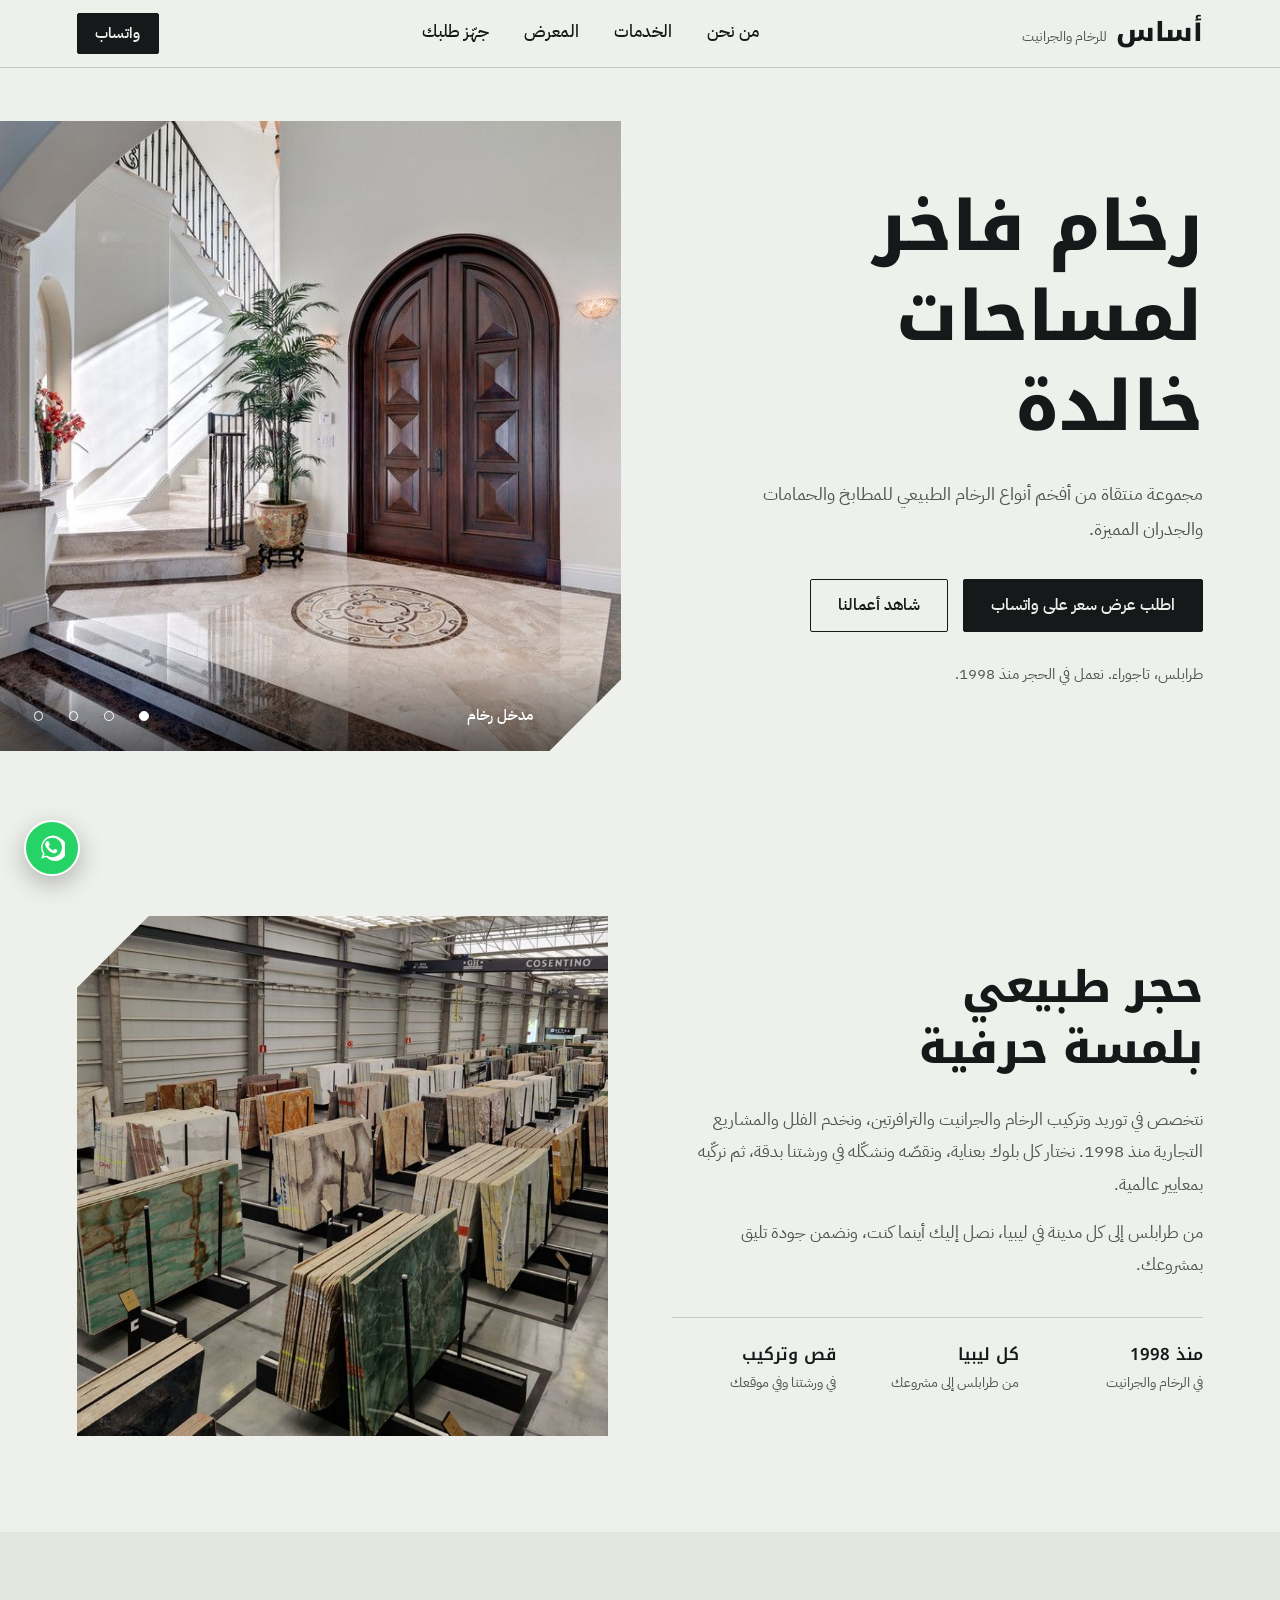
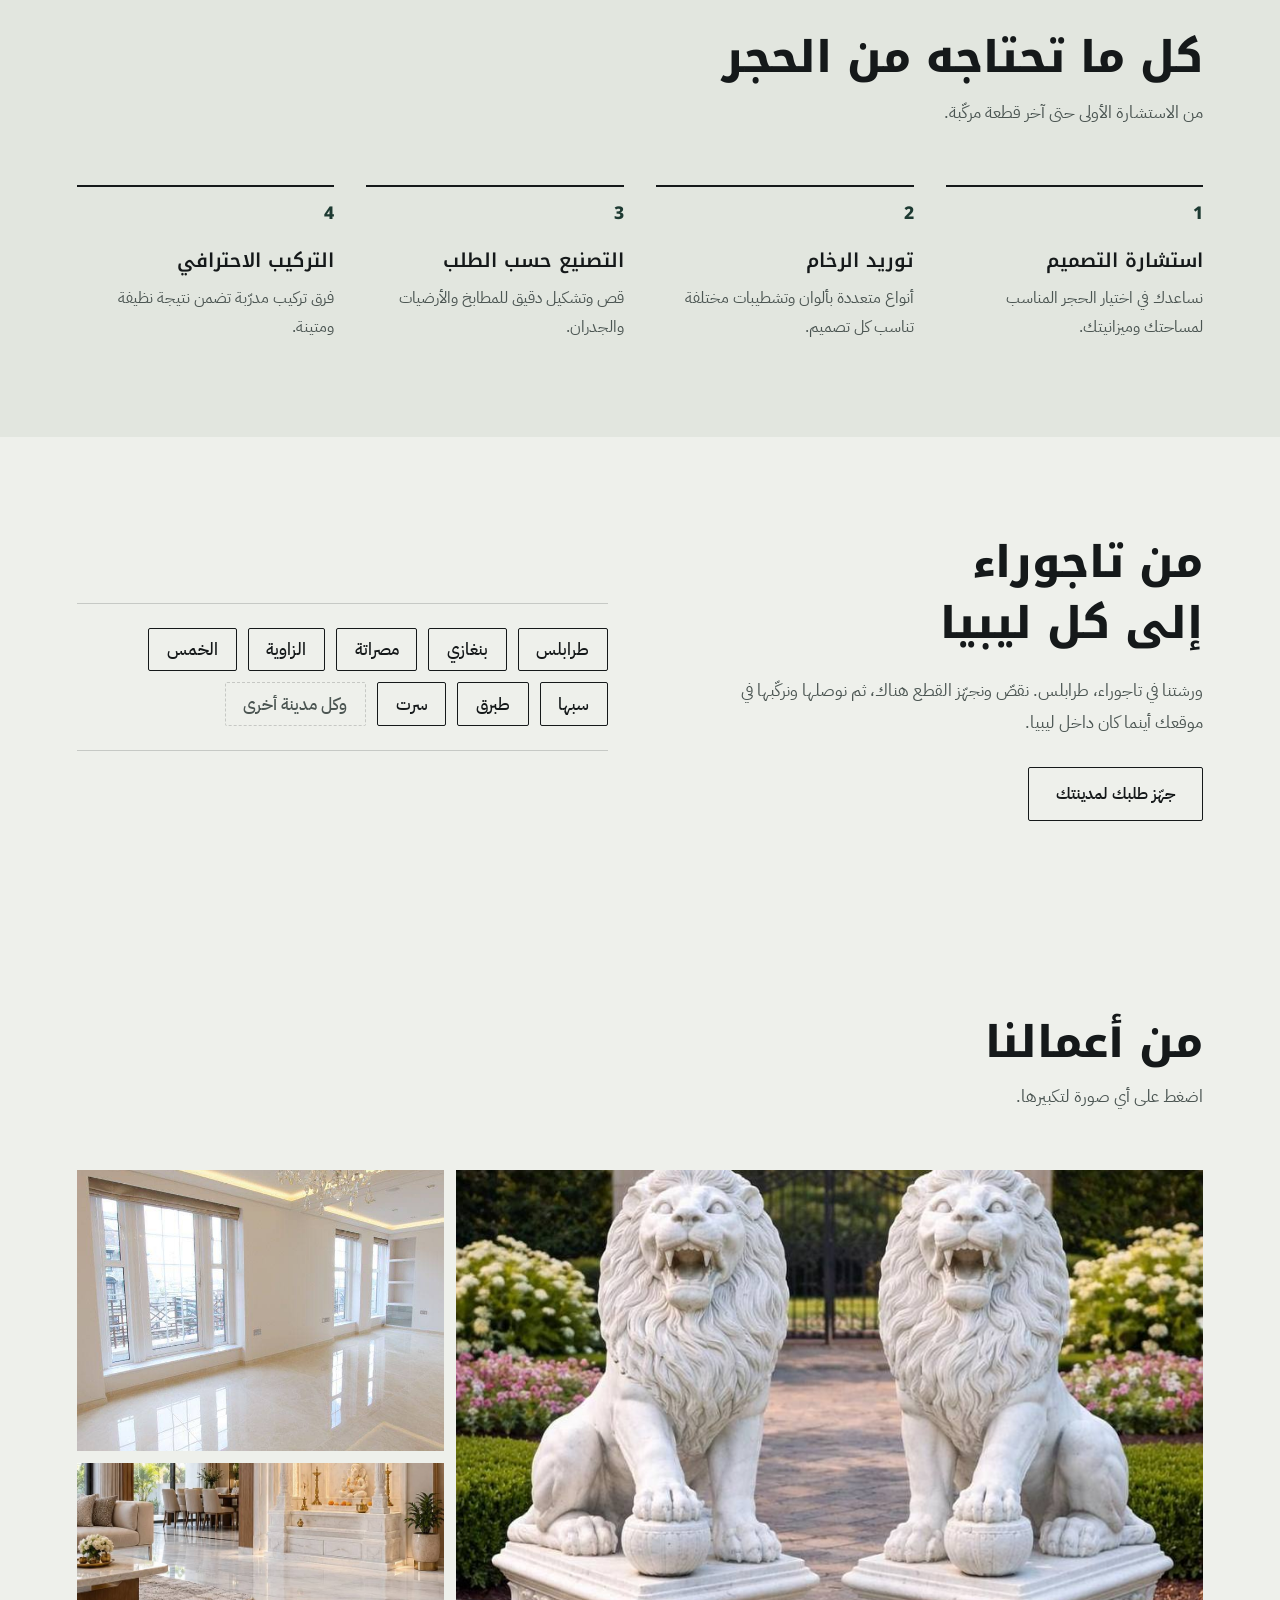
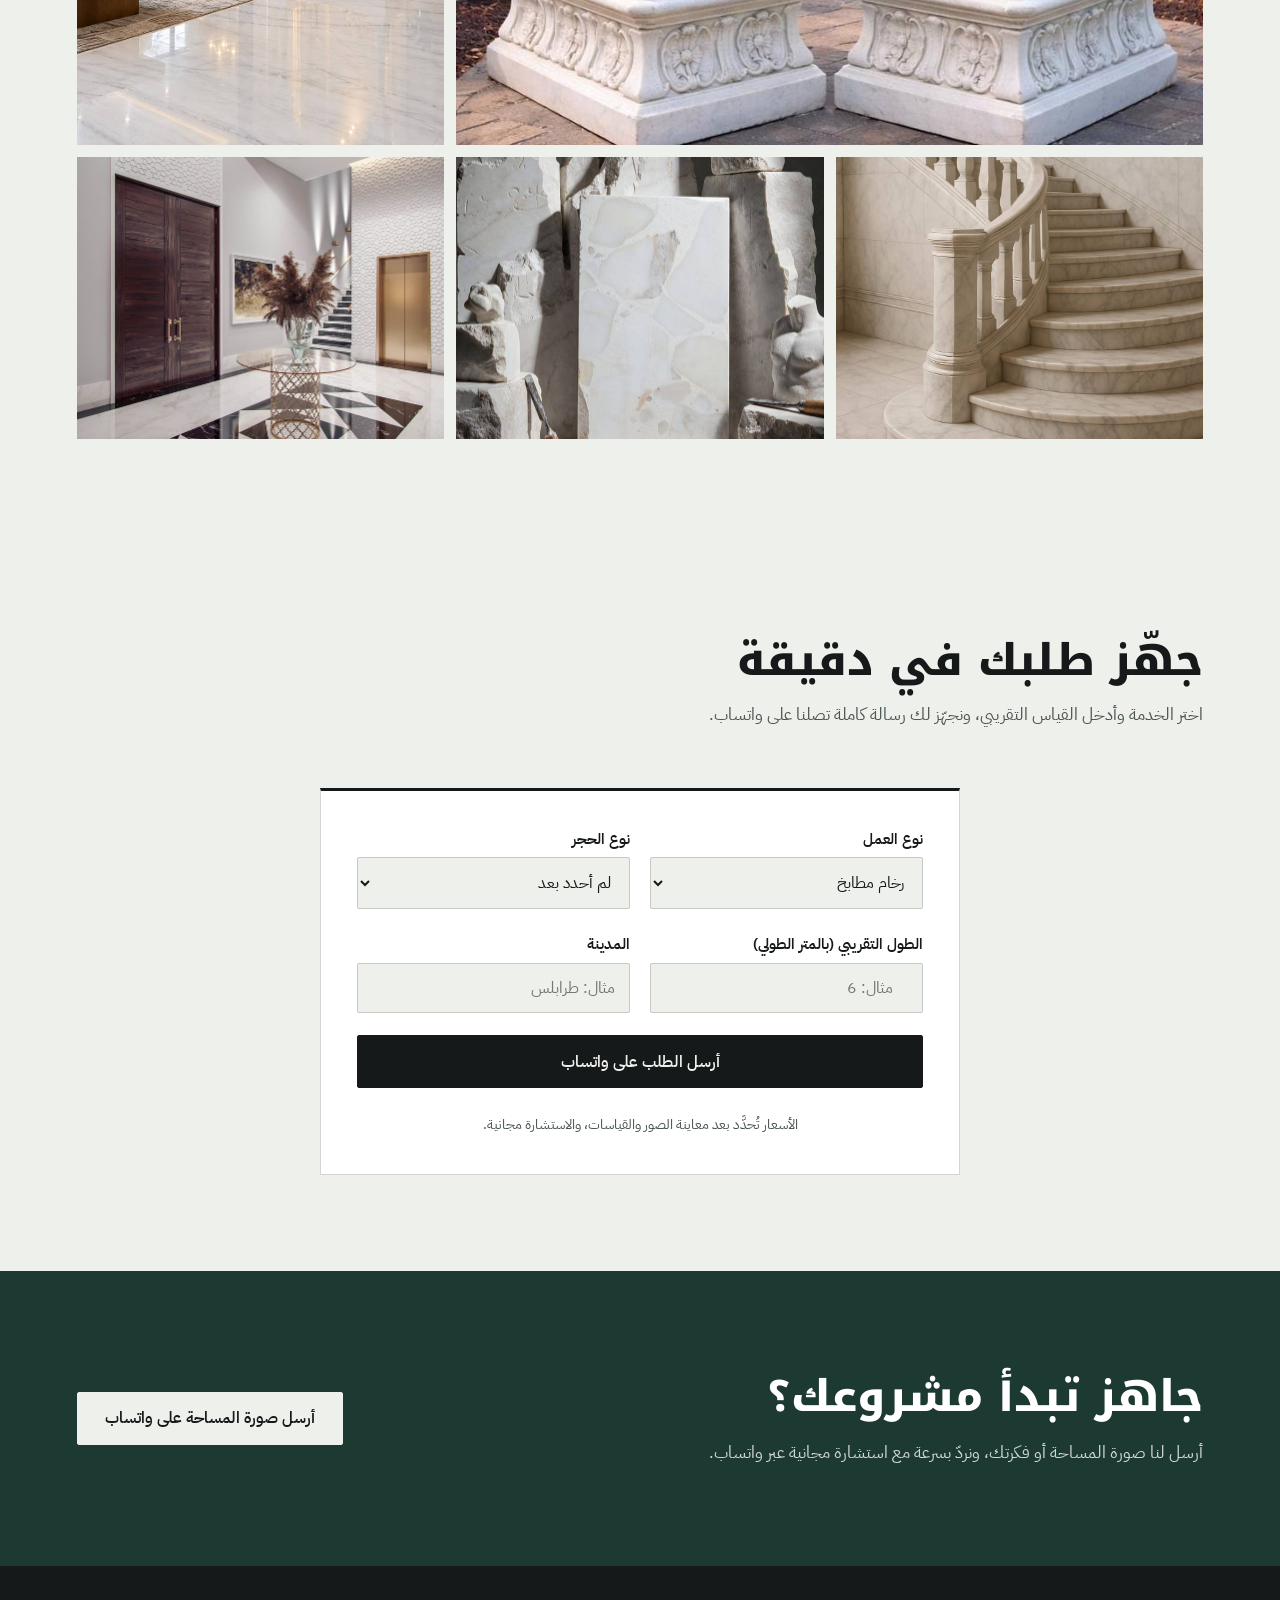
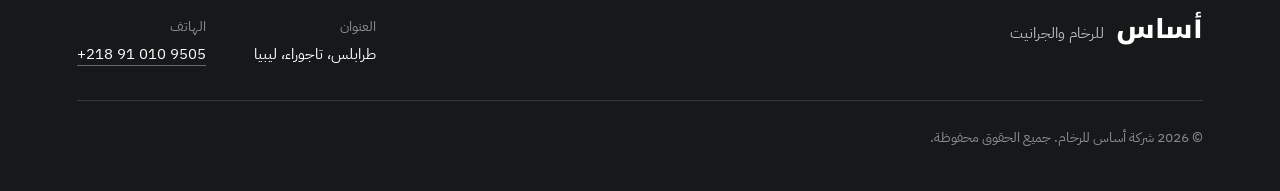
==== commit f21cc883: "update" ====
--- a/index.html
+++ b/index.html
@@ -51,6 +51,7 @@
       <a href="#about">من نحن</a>
       <a href="#services">الخدمات</a>
       <a href="#gallery">المعرض</a>
+      <a href="#estimator">جهّز طلبك</a>
     </nav>
     <a href="https://wa.me/218910109505?text=%D9%85%D8%B1%D8%AD%D8%A8%D8%A7%D9%8B%D8%8C%20%D8%A3%D8%B1%D8%BA%D8%A8%20%D8%A8%D8%B9%D8%B1%D8%B6%20%D8%B3%D8%B9%D8%B1%20%D9%84%D9%84%D8%B1%D8%AE%D8%A7%D9%85" class="btn btn-small" target="_blank" rel="noopener">واتساب</a>
   </header>
@@ -144,6 +145,31 @@
     </ol>
   </section>
 
+  <!-- ===== COVERAGE: التغطية ===== -->
+  <section id="coverage" class="coverage">
+    <div class="coverage-inner">
+      <div class="coverage-text">
+        <h2>من تاجوراء<br>إلى كل ليبيا</h2>
+        <p>
+          ورشتنا في تاجوراء، طرابلس. نقصّ ونجهّز القطع هناك، ثم نوصلها
+          ونركّبها في موقعك أينما كان داخل ليبيا.
+        </p>
+        <a href="#estimator" class="btn btn-outline">جهّز طلبك لمدينتك</a>
+      </div>
+      <ul class="cities" aria-label="أمثلة على المدن التي نخدمها">
+        <li>طرابلس</li>
+        <li>بنغازي</li>
+        <li>مصراتة</li>
+        <li>الزاوية</li>
+        <li>الخمس</li>
+        <li>سبها</li>
+        <li>طبرق</li>
+        <li>سرت</li>
+        <li class="cities-more">وكل مدينة أخرى</li>
+      </ul>
+    </div>
+  </section>
+
   <!-- ===== GALLERY ===== -->
   <section id="gallery" class="gallery">
     <div class="section-head">
@@ -158,6 +184,46 @@
       <button type="button" class="tile" aria-label="تكبير الصورة 5"><img src="marbleston.jpg" alt="عمل رخام من أعمال أساس، صورة 5" loading="lazy" decoding="async"></button>
       <button type="button" class="tile" aria-label="تكبير الصورة 6"><img src="marblework.jpg" alt="عمل رخام من أعمال أساس، صورة 6" loading="lazy" decoding="async"></button>
     </div>
+  </section>
+
+  <!-- ===== ESTIMATOR: جهّز طلبك ===== -->
+  <section id="estimator" class="estimator">
+    <div class="section-head">
+      <h2>جهّز طلبك في دقيقة</h2>
+      <p>اختر الخدمة وأدخل القياس التقريبي، ونجهّز لك رسالة كاملة تصلنا على واتساب.</p>
+    </div>
+    <form class="est-form" id="est-form" novalidate>
+      <div class="field">
+        <label for="est-type">نوع العمل</label>
+        <select id="est-type">
+          <option value="kitchen">رخام مطابخ</option>
+          <option value="stairs">درج وسلالم</option>
+          <option value="floors">أرضيات وصالات</option>
+          <option value="walls">جدران وواجهات</option>
+        </select>
+      </div>
+      <div class="field">
+        <label for="est-stone">نوع الحجر</label>
+        <select id="est-stone">
+          <option value="">لم أحدد بعد</option>
+          <option value="رخام أبيض كرارا">رخام أبيض كرارا</option>
+          <option value="ترافرتين">ترافرتين</option>
+          <option value="جرانيت أسود">جرانيت أسود</option>
+          <option value="رخام آخر">نوع آخر</option>
+        </select>
+      </div>
+      <div class="field">
+        <label for="est-qty" id="est-qty-label">الطول التقريبي (بالمتر الطولي)</label>
+        <input type="number" id="est-qty" inputmode="decimal" min="0" step="any" placeholder="مثال: 6" dir="ltr">
+        <p class="field-error" id="est-error" role="alert" hidden></p>
+      </div>
+      <div class="field">
+        <label for="est-city">المدينة</label>
+        <input type="text" id="est-city" autocomplete="address-level2" placeholder="مثال: طرابلس">
+      </div>
+      <button type="submit" class="btn est-submit">أرسل الطلب على واتساب</button>
+      <p class="est-note">الأسعار تُحدَّد بعد معاينة الصور والقياسات، والاستشارة مجانية.</p>
+    </form>
   </section>
 
   <!-- ===== CTA / WHATSAPP ===== -->
--- a/marbcss.css
+++ b/marbcss.css
@@ -214,6 +214,29 @@
 .steps h3{margin-bottom:.6rem}
 .steps p{color:var(--muted);font-size:.98rem;line-height:1.8}
 
+/* ===== التغطية ===== */
+.coverage{padding:6rem var(--gutter)}
+.coverage-inner{
+  max-width:var(--max);margin:0 auto;
+  display:grid;grid-template-columns:1fr 1fr;
+  gap:clamp(2rem,5vw,5rem);align-items:center;
+}
+.coverage h2{margin-bottom:1.25rem}
+.coverage-text p{color:var(--muted);max-width:30rem;margin-bottom:1.75rem}
+.cities{
+  display:flex;flex-wrap:wrap;gap:.7rem;
+  padding-block:1.5rem;
+  border-block:1px solid var(--line);
+}
+.cities li{
+  padding:.45rem 1.1rem;
+  border:1.5px solid var(--basalt);border-radius:2px;
+  font-weight:500;line-height:1.6;
+}
+.cities .cities-more{
+  border-style:dashed;border-color:var(--line);color:var(--muted);
+}
+
 /* ===== المعرض ===== */
 .gallery{padding:6rem var(--gutter)}
 .gallery-grid{
@@ -231,6 +254,32 @@
   transition:transform .6s;
 }
 .tile:hover img{transform:scale(1.04)}
+
+/* ===== جهّز طلبك ===== */
+.estimator{padding:6rem var(--gutter)}
+.est-form{
+  max-width:640px;margin:0 auto;
+  display:grid;grid-template-columns:1fr 1fr;gap:1.4rem 1.25rem;
+  padding:2.25rem;
+  background:#fff;
+  border:1px solid var(--line);border-top:3px solid var(--basalt);
+}
+.field label{
+  display:block;margin-bottom:.4rem;
+  font-weight:600;font-size:.95rem;line-height:1.6;
+}
+.field select,.field input{
+  width:100%;padding:.75rem .9rem;
+  font-family:var(--text);font-size:1rem;line-height:1.5;
+  color:var(--basalt);background:var(--slab);
+  border:1.5px solid var(--line);border-radius:2px;
+}
+.field input[dir="ltr"]::placeholder{text-align:right}
+.field select:hover,.field input:hover{border-color:var(--basalt)}
+.field-error{margin-top:.4rem;font-size:.9rem;color:#9B2C2C}
+.field-error[hidden]{display:none}
+.est-submit{grid-column:1/-1;width:100%;text-align:center;cursor:pointer}
+.est-note{grid-column:1/-1;font-size:.9rem;color:var(--muted);text-align:center}
 
 /* ===== الدعوة للتواصل ===== */
 .cta{
@@ -337,7 +386,9 @@
   .about{grid-template-columns:1fr;padding:4.5rem var(--gutter)}
   .about-img img{height:340px;clip-path:polygon(48px 0,100% 0,100% 100%,0 100%,0 48px)}
 
-  .services,.gallery,.cta{padding-block:4.5rem}
+  .services,.gallery,.cta,.estimator,.coverage{padding-block:4.5rem}
+  .coverage-inner{grid-template-columns:1fr}
+  .est-form{padding:1.5rem}
   .section-head{margin-bottom:2.5rem}
 
   .gallery-grid{grid-template-columns:1fr 1fr;grid-auto-rows:clamp(150px,34vw,260px)}
@@ -354,6 +405,7 @@
   .hero-actions{flex-direction:column;align-items:stretch}
   .hero-actions .btn{text-align:center}
   .facts{grid-template-columns:1fr;gap:1rem}
+  .est-form{grid-template-columns:1fr}
   .steps{grid-template-columns:1fr;gap:2rem}
   .cta-inner .btn{width:100%;text-align:center}
   .footer-info{flex-direction:column;gap:1.25rem}
